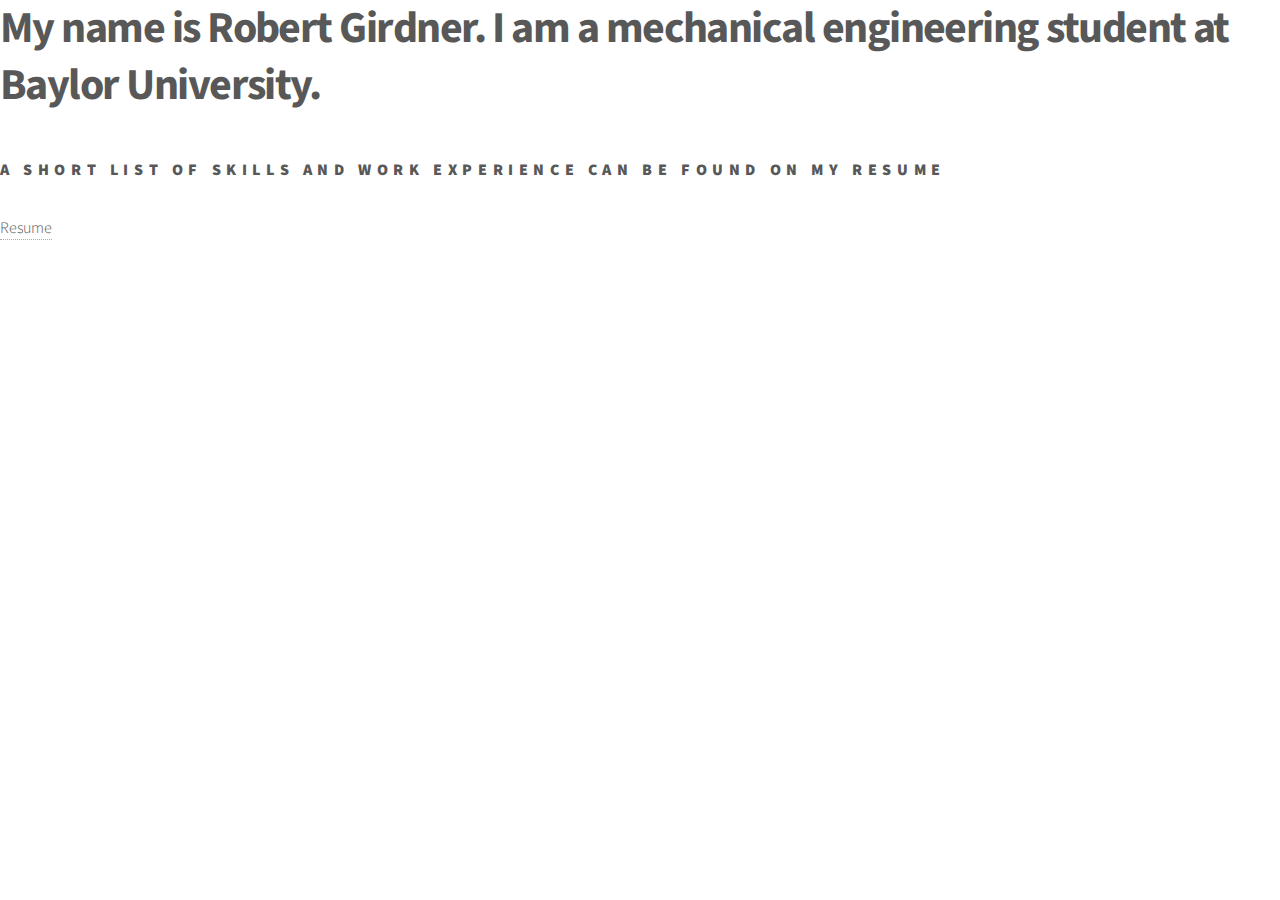
==== index.html @ 806cdbab "Added css files and resume" ====
<!DOCTYPE HTML>
<head>
    <title>Robert Girdner</title>
		<meta charset="utf-8" />
		<meta name="viewport" content="width=device-width, initial-scale=1, user-scalable=no" />
		<link rel="stylesheet" href="assets/css/main.css" />
		<noscript><link rel="stylesheet" href="assets/css/noscript.css" /></noscript>
</head>

<body>
  <h1>My name is Robert Girdner. I am a mechanical engineering student at Baylor University.</h1>
  <h3>A short list of skills and work experience can be found on my Resume</h3>
  <a href="Resume and Cover Letter - Polyglass.docx" target="_blank">Resume</a>
</body>
---- assets/css/main.css ----
@import url(font-awesome.min.css);
@import url("https://fonts.googleapis.com/css?family=Source+Sans+Pro:300,700,900");

/*
	Phantom by HTML5 UP
	html5up.net | @ajlkn
	Free for personal and commercial use under the CCA 3.0 license (html5up.net/license)
*/

html, body, div, span, applet, object,
iframe, h1, h2, h3, h4, h5, h6, p, blockquote,
pre, a, abbr, acronym, address, big, cite,
code, del, dfn, em, img, ins, kbd, q, s, samp,
small, strike, strong, sub, sup, tt, var, b,
u, i, center, dl, dt, dd, ol, ul, li, fieldset,
form, label, legend, table, caption, tbody,
tfoot, thead, tr, th, td, article, aside,
canvas, details, embed, figure, figcaption,
footer, header, hgroup, menu, nav, output, ruby,
section, summary, time, mark, audio, video {
	margin: 0;
	padding: 0;
	border: 0;
	font-size: 100%;
	font: inherit;
	vertical-align: baseline;}

article, aside, details, figcaption, figure,
footer, header, hgroup, menu, nav, section {
	display: block;}

body {
	line-height: 1;
}

ol, ul {
	list-style: none;
}

blockquote, q {
	quotes: none;
}

	blockquote:before, blockquote:after, q:before, q:after {
		content: '';
		content: none;
	}

table {
	border-collapse: collapse;
	border-spacing: 0;
}

body {
	-webkit-text-size-adjust: none;
}

mark {
	background-color: transparent;
	color: inherit;
}

input::-moz-focus-inner {
	border: 0;
	padding: 0;
}

input, select, textarea {
	-moz-appearance: none;
	-webkit-appearance: none;
	-ms-appearance: none;
	appearance: none;
}

/* Basic */

	@-ms-viewport {
		width: device-width;
	}

	body {
		-ms-overflow-style: scrollbar;
	}

	@media screen and (max-width: 480px) {

		html, body {
			min-width: 320px;
		}

	}

	html {
		box-sizing: border-box;
	}

	*, *:before, *:after {
		box-sizing: inherit;
	}

	body {
		background: #ffffff;
	}

		body.is-preload *, body.is-preload *:before, body.is-preload *:after {
			-moz-animation: none !important;
			-webkit-animation: none !important;
			-ms-animation: none !important;
			animation: none !important;
			-moz-transition: none !important;
			-webkit-transition: none !important;
			-ms-transition: none !important;
			transition: none !important;
		}

/* Type */

	body, input, select, textarea {
		color: #585858;
		font-family: "Source Sans Pro", Helvetica, sans-serif;
		font-size: 16pt;
		font-weight: 300;
		line-height: 1.75;
	}

		@media screen and (max-width: 1680px) {

			body, input, select, textarea {
				font-size: 14pt;
			}

		}

		@media screen and (max-width: 1280px) {

			body, input, select, textarea {
				font-size: 12pt;
			}

		}

	a {
		-moz-transition: border-bottom-color 0.2s ease, color 0.2s ease;
		-webkit-transition: border-bottom-color 0.2s ease, color 0.2s ease;
		-ms-transition: border-bottom-color 0.2s ease, color 0.2s ease;
		transition: border-bottom-color 0.2s ease, color 0.2s ease;
		text-decoration: none;
		color: #585858;
		border-bottom: dotted 1px rgba(88, 88, 88, 0.5);
	}

		a:hover {
			border-bottom-color: transparent;
			color: #f2849e !important;
		}

	strong, b {
		font-weight: 900;
	}

	em, i {
		font-style: italic;
	}

	p {
		margin: 0 0 2em 0;
	}

	h1 {
		font-size: 2.75em;
		font-weight: 700;
		line-height: 1.3;
		margin: 0 0 1em 0;
		letter-spacing: -0.035em;
	}

		h1 a {
			color: inherit;
		}

		@media screen and (max-width: 736px) {

			h1 {
				font-size: 2em;
				margin: 0 0 1em 0;
			}

		}

		@media screen and (max-width: 360px) {

			h1 {
				font-size: 1.75em;
			}

		}

	h2, h3, h4, h5, h6 {
		font-weight: 900;
		line-height: 1.5;
		margin: 0 0 2em 0;
		text-transform: uppercase;
		letter-spacing: 0.35em;
	}

		h2 a, h3 a, h4 a, h5 a, h6 a {
			color: inherit;
		}

	h2 {
		font-size: 1.1em;
	}

	h3 {
		font-size: 1em;
	}

	h4 {
		font-size: 0.8em;
	}

	h5 {
		font-size: 0.8em;
	}

	h6 {
		font-size: 0.8em;
	}

	@media screen and (max-width: 980px) {

		h1 br, h2 br, h3 br, h4 br, h5 br, h6 br {
			display: none;
		}

	}

	@media screen and (max-width: 736px) {

		h2 {
			font-size: 1em;
		}

		h3 {
			font-size: 0.8em;
		}

	}

	sub {
		font-size: 0.8em;
		position: relative;
		top: 0.5em;
	}

	sup {
		font-size: 0.8em;
		position: relative;
		top: -0.5em;
	}

	blockquote {
		border-left: solid 4px #c9c9c9;
		font-style: italic;
		margin: 0 0 2em 0;
		padding: 0.5em 0 0.5em 2em;
	}

	code {
		background: rgba(144, 144, 144, 0.075);
		border-radius: 4px;
		border: solid 1px #c9c9c9;
		font-family: "Courier New", monospace;
		font-size: 0.9em;
		margin: 0 0.25em;
		padding: 0.25em 0.65em;
	}

	pre {
		-webkit-overflow-scrolling: touch;
		font-family: "Courier New", monospace;
		font-size: 0.9em;
		margin: 0 0 2em 0;
	}

		pre code {
			display: block;
			line-height: 1.75;
			padding: 1em 1.5em;
			overflow-x: auto;
		}

	hr {
		border: 0;
		border-bottom: solid 1px #c9c9c9;
		margin: 2em 0;
	}

		hr.major {
			margin: 3em 0;
		}

	.align-left {
		text-align: left;
	}

	.align-center {
		text-align: center;
	}

	.align-right {
		text-align: right;
	}

/* Row */

	.row {
		display: flex;
		flex-wrap: wrap;
		box-sizing: border-box;
		align-items: stretch;
	}

		.row > * {
			box-sizing: border-box;
		}

		.row.gtr-uniform > * > :last-child {
			margin-bottom: 0;
		}

		.row.aln-left {
			justify-content: flex-start;
		}

		.row.aln-center {
			justify-content: center;
		}

		.row.aln-right {
			justify-content: flex-end;
		}

		.row.aln-top {
			align-items: flex-start;
		}

		.row.aln-middle {
			align-items: center;
		}

		.row.aln-bottom {
			align-items: flex-end;
		}

		.row > .imp {
			order: -1;
		}

		.row > .col-1 {
			width: 8.3333333333%;
		}

		.row > .off-1 {
			margin-left: 8.3333333333%;
		}

		.row > .col-2 {
			width: 16.6666666667%;
		}

		.row > .off-2 {
			margin-left: 16.6666666667%;
		}

		.row > .col-3 {
			width: 25%;
		}

		.row > .off-3 {
			margin-left: 25%;
		}

		.row > .col-4 {
			width: 33.3333333333%;
		}

		.row > .off-4 {
			margin-left: 33.3333333333%;
		}

		.row > .col-5 {
			width: 41.6666666667%;
		}

		.row > .off-5 {
			margin-left: 41.6666666667%;
		}

		.row > .col-6 {
			width: 50%;
		}

		.row > .off-6 {
			margin-left: 50%;
		}

		.row > .col-7 {
			width: 58.3333333333%;
		}

		.row > .off-7 {
			margin-left: 58.3333333333%;
		}

		.row > .col-8 {
			width: 66.6666666667%;
		}

		.row > .off-8 {
			margin-left: 66.6666666667%;
		}

		.row > .col-9 {
			width: 75%;
		}

		.row > .off-9 {
			margin-left: 75%;
		}

		.row > .col-10 {
			width: 83.3333333333%;
		}

		.row > .off-10 {
			margin-left: 83.3333333333%;
		}

		.row > .col-11 {
			width: 91.6666666667%;
		}

		.row > .off-11 {
			margin-left: 91.6666666667%;
		}

		.row > .col-12 {
			width: 100%;
		}

		.row > .off-12 {
			margin-left: 100%;
		}

		.row.gtr-0 {
			margin-top: 0;
			margin-left: 0em;
		}

			.row.gtr-0 > * {
				padding: 0 0 0 0em;
			}

			.row.gtr-0.gtr-uniform {
				margin-top: 0em;
			}

				.row.gtr-0.gtr-uniform > * {
					padding-top: 0em;
				}

		.row.gtr-25 {
			margin-top: 0;
			margin-left: -0.5em;
		}

			.row.gtr-25 > * {
				padding: 0 0 0 0.5em;
			}

			.row.gtr-25.gtr-uniform {
				margin-top: -0.5em;
			}

				.row.gtr-25.gtr-uniform > * {
					padding-top: 0.5em;
				}

		.row.gtr-50 {
			margin-top: 0;
			margin-left: -1em;
		}

			.row.gtr-50 > * {
				padding: 0 0 0 1em;
			}

			.row.gtr-50.gtr-uniform {
				margin-top: -1em;
			}

				.row.gtr-50.gtr-uniform > * {
					padding-top: 1em;
				}

		.row {
			margin-top: 0;
			margin-left: -2em;
		}

			.row > * {
				padding: 0 0 0 2em;
			}

			.row.gtr-uniform {
				margin-top: -2em;
			}

				.row.gtr-uniform > * {
					padding-top: 2em;
				}

		.row.gtr-150 {
			margin-top: 0;
			margin-left: -3em;
		}

			.row.gtr-150 > * {
				padding: 0 0 0 3em;
			}

			.row.gtr-150.gtr-uniform {
				margin-top: -3em;
			}

				.row.gtr-150.gtr-uniform > * {
					padding-top: 3em;
				}

		.row.gtr-200 {
			margin-top: 0;
			margin-left: -4em;
		}

			.row.gtr-200 > * {
				padding: 0 0 0 4em;
			}

			.row.gtr-200.gtr-uniform {
				margin-top: -4em;
			}

				.row.gtr-200.gtr-uniform > * {
					padding-top: 4em;
				}

		@media screen and (max-width: 1680px) {

			.row {
				display: flex;
				flex-wrap: wrap;
				box-sizing: border-box;
				align-items: stretch;
			}

				.row > * {
					box-sizing: border-box;
				}

				.row.gtr-uniform > * > :last-child {
					margin-bottom: 0;
				}

				.row.aln-left {
					justify-content: flex-start;
				}

				.row.aln-center {
					justify-content: center;
				}

				.row.aln-right {
					justify-content: flex-end;
				}

				.row.aln-top {
					align-items: flex-start;
				}

				.row.aln-middle {
					align-items: center;
				}

				.row.aln-bottom {
					align-items: flex-end;
				}

				.row > .imp-xlarge {
					order: -1;
				}

				.row > .col-1-xlarge {
					width: 8.3333333333%;
				}

				.row > .off-1-xlarge {
					margin-left: 8.3333333333%;
				}

				.row > .col-2-xlarge {
					width: 16.6666666667%;
				}

				.row > .off-2-xlarge {
					margin-left: 16.6666666667%;
				}

				.row > .col-3-xlarge {
					width: 25%;
				}

				.row > .off-3-xlarge {
					margin-left: 25%;
				}

				.row > .col-4-xlarge {
					width: 33.3333333333%;
				}

				.row > .off-4-xlarge {
					margin-left: 33.3333333333%;
				}

				.row > .col-5-xlarge {
					width: 41.6666666667%;
				}

				.row > .off-5-xlarge {
					margin-left: 41.6666666667%;
				}

				.row > .col-6-xlarge {
					width: 50%;
				}

				.row > .off-6-xlarge {
					margin-left: 50%;
				}

				.row > .col-7-xlarge {
					width: 58.3333333333%;
				}

				.row > .off-7-xlarge {
					margin-left: 58.3333333333%;
				}

				.row > .col-8-xlarge {
					width: 66.6666666667%;
				}

				.row > .off-8-xlarge {
					margin-left: 66.6666666667%;
				}

				.row > .col-9-xlarge {
					width: 75%;
				}

				.row > .off-9-xlarge {
					margin-left: 75%;
				}

				.row > .col-10-xlarge {
					width: 83.3333333333%;
				}

				.row > .off-10-xlarge {
					margin-left: 83.3333333333%;
				}

				.row > .col-11-xlarge {
					width: 91.6666666667%;
				}

				.row > .off-11-xlarge {
					margin-left: 91.6666666667%;
				}

				.row > .col-12-xlarge {
					width: 100%;
				}

				.row > .off-12-xlarge {
					margin-left: 100%;
				}

				.row.gtr-0 {
					margin-top: 0;
					margin-left: 0em;
				}

					.row.gtr-0 > * {
						padding: 0 0 0 0em;
					}

					.row.gtr-0.gtr-uniform {
						margin-top: 0em;
					}

						.row.gtr-0.gtr-uniform > * {
							padding-top: 0em;
						}

				.row.gtr-25 {
					margin-top: 0;
					margin-left: -0.5em;
				}

					.row.gtr-25 > * {
						padding: 0 0 0 0.5em;
					}

					.row.gtr-25.gtr-uniform {
						margin-top: -0.5em;
					}

						.row.gtr-25.gtr-uniform > * {
							padding-top: 0.5em;
						}

				.row.gtr-50 {
					margin-top: 0;
					margin-left: -1em;
				}

					.row.gtr-50 > * {
						padding: 0 0 0 1em;
					}

					.row.gtr-50.gtr-uniform {
						margin-top: -1em;
					}

						.row.gtr-50.gtr-uniform > * {
							padding-top: 1em;
						}

				.row {
					margin-top: 0;
					margin-left: -2em;
				}

					.row > * {
						padding: 0 0 0 2em;
					}

					.row.gtr-uniform {
						margin-top: -2em;
					}

						.row.gtr-uniform > * {
							padding-top: 2em;
						}

				.row.gtr-150 {
					margin-top: 0;
					margin-left: -3em;
				}

					.row.gtr-150 > * {
						padding: 0 0 0 3em;
					}

					.row.gtr-150.gtr-uniform {
						margin-top: -3em;
					}

						.row.gtr-150.gtr-uniform > * {
							padding-top: 3em;
						}

				.row.gtr-200 {
					margin-top: 0;
					margin-left: -4em;
				}

					.row.gtr-200 > * {
						padding: 0 0 0 4em;
					}

					.row.gtr-200.gtr-uniform {
						margin-top: -4em;
					}

						.row.gtr-200.gtr-uniform > * {
							padding-top: 4em;
						}

		}

		@media screen and (max-width: 1280px) {

			.row {
				display: flex;
				flex-wrap: wrap;
				box-sizing: border-box;
				align-items: stretch;
			}

				.row > * {
					box-sizing: border-box;
				}

				.row.gtr-uniform > * > :last-child {
					margin-bottom: 0;
				}

				.row.aln-left {
					justify-content: flex-start;
				}

				.row.aln-center {
					justify-content: center;
				}

				.row.aln-right {
					justify-content: flex-end;
				}

				.row.aln-top {
					align-items: flex-start;
				}

				.row.aln-middle {
					align-items: center;
				}

				.row.aln-bottom {
					align-items: flex-end;
				}

				.row > .imp-large {
					order: -1;
				}

				.row > .col-1-large {
					width: 8.3333333333%;
				}

				.row > .off-1-large {
					margin-left: 8.3333333333%;
				}

				.row > .col-2-large {
					width: 16.6666666667%;
				}

				.row > .off-2-large {
					margin-left: 16.6666666667%;
				}

				.row > .col-3-large {
					width: 25%;
				}

				.row > .off-3-large {
					margin-left: 25%;
				}

				.row > .col-4-large {
					width: 33.3333333333%;
				}

				.row > .off-4-large {
					margin-left: 33.3333333333%;
				}

				.row > .col-5-large {
					width: 41.6666666667%;
				}

				.row > .off-5-large {
					margin-left: 41.6666666667%;
				}

				.row > .col-6-large {
					width: 50%;
				}

				.row > .off-6-large {
					margin-left: 50%;
				}

				.row > .col-7-large {
					width: 58.3333333333%;
				}

				.row > .off-7-large {
					margin-left: 58.3333333333%;
				}

				.row > .col-8-large {
					width: 66.6666666667%;
				}

				.row > .off-8-large {
					margin-left: 66.6666666667%;
				}

				.row > .col-9-large {
					width: 75%;
				}

				.row > .off-9-large {
					margin-left: 75%;
				}

				.row > .col-10-large {
					width: 83.3333333333%;
				}

				.row > .off-10-large {
					margin-left: 83.3333333333%;
				}

				.row > .col-11-large {
					width: 91.6666666667%;
				}

				.row > .off-11-large {
					margin-left: 91.6666666667%;
				}

				.row > .col-12-large {
					width: 100%;
				}

				.row > .off-12-large {
					margin-left: 100%;
				}

				.row.gtr-0 {
					margin-top: 0;
					margin-left: 0em;
				}

					.row.gtr-0 > * {
						padding: 0 0 0 0em;
					}

					.row.gtr-0.gtr-uniform {
						margin-top: 0em;
					}

						.row.gtr-0.gtr-uniform > * {
							padding-top: 0em;
						}

				.row.gtr-25 {
					margin-top: 0;
					margin-left: -0.5em;
				}

					.row.gtr-25 > * {
						padding: 0 0 0 0.5em;
					}

					.row.gtr-25.gtr-uniform {
						margin-top: -0.5em;
					}

						.row.gtr-25.gtr-uniform > * {
							padding-top: 0.5em;
						}

				.row.gtr-50 {
					margin-top: 0;
					margin-left: -1em;
				}

					.row.gtr-50 > * {
						padding: 0 0 0 1em;
					}

					.row.gtr-50.gtr-uniform {
						margin-top: -1em;
					}

						.row.gtr-50.gtr-uniform > * {
							padding-top: 1em;
						}

				.row {
					margin-top: 0;
					margin-left: -2em;
				}

					.row > * {
						padding: 0 0 0 2em;
					}

					.row.gtr-uniform {
						margin-top: -2em;
					}

						.row.gtr-uniform > * {
							padding-top: 2em;
						}

				.row.gtr-150 {
					margin-top: 0;
					margin-left: -3em;
				}

					.row.gtr-150 > * {
						padding: 0 0 0 3em;
					}

					.row.gtr-150.gtr-uniform {
						margin-top: -3em;
					}

						.row.gtr-150.gtr-uniform > * {
							padding-top: 3em;
						}

				.row.gtr-200 {
					margin-top: 0;
					margin-left: -4em;
				}

					.row.gtr-200 > * {
						padding: 0 0 0 4em;
					}

					.row.gtr-200.gtr-uniform {
						margin-top: -4em;
					}

						.row.gtr-200.gtr-uniform > * {
							padding-top: 4em;
						}

		}

		@media screen and (max-width: 980px) {

			.row {
				display: flex;
				flex-wrap: wrap;
				box-sizing: border-box;
				align-items: stretch;
			}

				.row > * {
					box-sizing: border-box;
				}

				.row.gtr-uniform > * > :last-child {
					margin-bottom: 0;
				}

				.row.aln-left {
					justify-content: flex-start;
				}

				.row.aln-center {
					justify-content: center;
				}

				.row.aln-right {
					justify-content: flex-end;
				}

				.row.aln-top {
					align-items: flex-start;
				}

				.row.aln-middle {
					align-items: center;
				}

				.row.aln-bottom {
					align-items: flex-end;
				}

				.row > .imp-medium {
					order: -1;
				}

				.row > .col-1-medium {
					width: 8.3333333333%;
				}

				.row > .off-1-medium {
					margin-left: 8.3333333333%;
				}

				.row > .col-2-medium {
					width: 16.6666666667%;
				}

				.row > .off-2-medium {
					margin-left: 16.6666666667%;
				}

				.row > .col-3-medium {
					width: 25%;
				}

				.row > .off-3-medium {
					margin-left: 25%;
				}

				.row > .col-4-medium {
					width: 33.3333333333%;
				}

				.row > .off-4-medium {
					margin-left: 33.3333333333%;
				}

				.row > .col-5-medium {
					width: 41.6666666667%;
				}

				.row > .off-5-medium {
					margin-left: 41.6666666667%;
				}

				.row > .col-6-medium {
					width: 50%;
				}

				.row > .off-6-medium {
					margin-left: 50%;
				}

				.row > .col-7-medium {
					width: 58.3333333333%;
				}

				.row > .off-7-medium {
					margin-left: 58.3333333333%;
				}

				.row > .col-8-medium {
					width: 66.6666666667%;
				}

				.row > .off-8-medium {
					margin-left: 66.6666666667%;
				}

				.row > .col-9-medium {
					width: 75%;
				}

				.row > .off-9-medium {
					margin-left: 75%;
				}

				.row > .col-10-medium {
					width: 83.3333333333%;
				}

				.row > .off-10-medium {
					margin-left: 83.3333333333%;
				}

				.row > .col-11-medium {
					width: 91.6666666667%;
				}

				.row > .off-11-medium {
					margin-left: 91.6666666667%;
				}

				.row > .col-12-medium {
					width: 100%;
				}

				.row > .off-12-medium {
					margin-left: 100%;
				}

				.row.gtr-0 {
					margin-top: 0;
					margin-left: 0em;
				}

					.row.gtr-0 > * {
						padding: 0 0 0 0em;
					}

					.row.gtr-0.gtr-uniform {
						margin-top: 0em;
					}

						.row.gtr-0.gtr-uniform > * {
							padding-top: 0em;
						}

				.row.gtr-25 {
					margin-top: 0;
					margin-left: -0.375em;
				}

					.row.gtr-25 > * {
						padding: 0 0 0 0.375em;
					}

					.row.gtr-25.gtr-uniform {
						margin-top: -0.375em;
					}

						.row.gtr-25.gtr-uniform > * {
							padding-top: 0.375em;
						}

				.row.gtr-50 {
					margin-top: 0;
					margin-left: -0.75em;
				}

					.row.gtr-50 > * {
						padding: 0 0 0 0.75em;
					}

					.row.gtr-50.gtr-uniform {
						margin-top: -0.75em;
					}

						.row.gtr-50.gtr-uniform > * {
							padding-top: 0.75em;
						}

				.row {
					margin-top: 0;
					margin-left: -1.5em;
				}

					.row > * {
						padding: 0 0 0 1.5em;
					}

					.row.gtr-uniform {
						margin-top: -1.5em;
					}

						.row.gtr-uniform > * {
							padding-top: 1.5em;
						}

				.row.gtr-150 {
					margin-top: 0;
					margin-left: -2.25em;
				}

					.row.gtr-150 > * {
						padding: 0 0 0 2.25em;
					}

					.row.gtr-150.gtr-uniform {
						margin-top: -2.25em;
					}

						.row.gtr-150.gtr-uniform > * {
							padding-top: 2.25em;
						}

				.row.gtr-200 {
					margin-top: 0;
					margin-left: -3em;
				}

					.row.gtr-200 > * {
						padding: 0 0 0 3em;
					}

					.row.gtr-200.gtr-uniform {
						margin-top: -3em;
					}

						.row.gtr-200.gtr-uniform > * {
							padding-top: 3em;
						}

		}

		@media screen and (max-width: 736px) {

			.row {
				display: flex;
				flex-wrap: wrap;
				box-sizing: border-box;
				align-items: stretch;
			}

				.row > * {
					box-sizing: border-box;
				}

				.row.gtr-uniform > * > :last-child {
					margin-bottom: 0;
				}

				.row.aln-left {
					justify-content: flex-start;
				}

				.row.aln-center {
					justify-content: center;
				}

				.row.aln-right {
					justify-content: flex-end;
				}

				.row.aln-top {
					align-items: flex-start;
				}

				.row.aln-middle {
					align-items: center;
				}

				.row.aln-bottom {
					align-items: flex-end;
				}

				.row > .imp-small {
					order: -1;
				}

				.row > .col-1-small {
					width: 8.3333333333%;
				}

				.row > .off-1-small {
					margin-left: 8.3333333333%;
				}

				.row > .col-2-small {
					width: 16.6666666667%;
				}

				.row > .off-2-small {
					margin-left: 16.6666666667%;
				}

				.row > .col-3-small {
					width: 25%;
				}

				.row > .off-3-small {
					margin-left: 25%;
				}

				.row > .col-4-small {
					width: 33.3333333333%;
				}

				.row > .off-4-small {
					margin-left: 33.3333333333%;
				}

				.row > .col-5-small {
					width: 41.6666666667%;
				}

				.row > .off-5-small {
					margin-left: 41.6666666667%;
				}

				.row > .col-6-small {
					width: 50%;
				}

				.row > .off-6-small {
					margin-left: 50%;
				}

				.row > .col-7-small {
					width: 58.3333333333%;
				}

				.row > .off-7-small {
					margin-left: 58.3333333333%;
				}

				.row > .col-8-small {
					width: 66.6666666667%;
				}

				.row > .off-8-small {
					margin-left: 66.6666666667%;
				}

				.row > .col-9-small {
					width: 75%;
				}

				.row > .off-9-small {
					margin-left: 75%;
				}

				.row > .col-10-small {
					width: 83.3333333333%;
				}

				.row > .off-10-small {
					margin-left: 83.3333333333%;
				}

				.row > .col-11-small {
					width: 91.6666666667%;
				}

				.row > .off-11-small {
					margin-left: 91.6666666667%;
				}

				.row > .col-12-small {
					width: 100%;
				}

				.row > .off-12-small {
					margin-left: 100%;
				}

				.row.gtr-0 {
					margin-top: 0;
					margin-left: 0em;
				}

					.row.gtr-0 > * {
						padding: 0 0 0 0em;
					}

					.row.gtr-0.gtr-uniform {
						margin-top: 0em;
					}

						.row.gtr-0.gtr-uniform > * {
							padding-top: 0em;
						}

				.row.gtr-25 {
					margin-top: 0;
					margin-left: -0.25em;
				}

					.row.gtr-25 > * {
						padding: 0 0 0 0.25em;
					}

					.row.gtr-25.gtr-uniform {
						margin-top: -0.25em;
					}

						.row.gtr-25.gtr-uniform > * {
							padding-top: 0.25em;
						}

				.row.gtr-50 {
					margin-top: 0;
					margin-left: -0.5em;
				}

					.row.gtr-50 > * {
						padding: 0 0 0 0.5em;
					}

					.row.gtr-50.gtr-uniform {
						margin-top: -0.5em;
					}

						.row.gtr-50.gtr-uniform > * {
							padding-top: 0.5em;
						}

				.row {
					margin-top: 0;
					margin-left: -1em;
				}

					.row > * {
						padding: 0 0 0 1em;
					}

					.row.gtr-uniform {
						margin-top: -1em;
					}

						.row.gtr-uniform > * {
							padding-top: 1em;
						}

				.row.gtr-150 {
					margin-top: 0;
					margin-left: -1.5em;
				}

					.row.gtr-150 > * {
						padding: 0 0 0 1.5em;
					}

					.row.gtr-150.gtr-uniform {
						margin-top: -1.5em;
					}

						.row.gtr-150.gtr-uniform > * {
							padding-top: 1.5em;
						}

				.row.gtr-200 {
					margin-top: 0;
					margin-left: -2em;
				}

					.row.gtr-200 > * {
						padding: 0 0 0 2em;
					}

					.row.gtr-200.gtr-uniform {
						margin-top: -2em;
					}

						.row.gtr-200.gtr-uniform > * {
							padding-top: 2em;
						}

		}

		@media screen and (max-width: 480px) {

			.row {
				display: flex;
				flex-wrap: wrap;
				box-sizing: border-box;
				align-items: stretch;
			}

				.row > * {
					box-sizing: border-box;
				}

				.row.gtr-uniform > * > :last-child {
					margin-bottom: 0;
				}

				.row.aln-left {
					justify-content: flex-start;
				}

				.row.aln-center {
					justify-content: center;
				}

				.row.aln-right {
					justify-content: flex-end;
				}

				.row.aln-top {
					align-items: flex-start;
				}

				.row.aln-middle {
					align-items: center;
				}

				.row.aln-bottom {
					align-items: flex-end;
				}

				.row > .imp-xsmall {
					order: -1;
				}

				.row > .col-1-xsmall {
					width: 8.3333333333%;
				}

				.row > .off-1-xsmall {
					margin-left: 8.3333333333%;
				}

				.row > .col-2-xsmall {
					width: 16.6666666667%;
				}

				.row > .off-2-xsmall {
					margin-left: 16.6666666667%;
				}

				.row > .col-3-xsmall {
					width: 25%;
				}

				.row > .off-3-xsmall {
					margin-left: 25%;
				}

				.row > .col-4-xsmall {
					width: 33.3333333333%;
				}

				.row > .off-4-xsmall {
					margin-left: 33.3333333333%;
				}

				.row > .col-5-xsmall {
					width: 41.6666666667%;
				}

				.row > .off-5-xsmall {
					margin-left: 41.6666666667%;
				}

				.row > .col-6-xsmall {
					width: 50%;
				}

				.row > .off-6-xsmall {
					margin-left: 50%;
				}

				.row > .col-7-xsmall {
					width: 58.3333333333%;
				}

				.row > .off-7-xsmall {
					margin-left: 58.3333333333%;
				}

				.row > .col-8-xsmall {
					width: 66.6666666667%;
				}

				.row > .off-8-xsmall {
					margin-left: 66.6666666667%;
				}

				.row > .col-9-xsmall {
					width: 75%;
				}

				.row > .off-9-xsmall {
					margin-left: 75%;
				}

				.row > .col-10-xsmall {
					width: 83.3333333333%;
				}

				.row > .off-10-xsmall {
					margin-left: 83.3333333333%;
				}

				.row > .col-11-xsmall {
					width: 91.6666666667%;
				}

				.row > .off-11-xsmall {
					margin-left: 91.6666666667%;
				}

				.row > .col-12-xsmall {
					width: 100%;
				}

				.row > .off-12-xsmall {
					margin-left: 100%;
				}

				.row.gtr-0 {
					margin-top: 0;
					margin-left: 0em;
				}

					.row.gtr-0 > * {
						padding: 0 0 0 0em;
					}

					.row.gtr-0.gtr-uniform {
						margin-top: 0em;
					}

						.row.gtr-0.gtr-uniform > * {
							padding-top: 0em;
						}

				.row.gtr-25 {
					margin-top: 0;
					margin-left: -0.25em;
				}

					.row.gtr-25 > * {
						padding: 0 0 0 0.25em;
					}

					.row.gtr-25.gtr-uniform {
						margin-top: -0.25em;
					}

						.row.gtr-25.gtr-uniform > * {
							padding-top: 0.25em;
						}

				.row.gtr-50 {
					margin-top: 0;
					margin-left: -0.5em;
				}

					.row.gtr-50 > * {
						padding: 0 0 0 0.5em;
					}

					.row.gtr-50.gtr-uniform {
						margin-top: -0.5em;
					}

						.row.gtr-50.gtr-uniform > * {
							padding-top: 0.5em;
						}

				.row {
					margin-top: 0;
					margin-left: -1em;
				}

					.row > * {
						padding: 0 0 0 1em;
					}

					.row.gtr-uniform {
						margin-top: -1em;
					}

						.row.gtr-uniform > * {
							padding-top: 1em;
						}

				.row.gtr-150 {
					margin-top: 0;
					margin-left: -1.5em;
				}

					.row.gtr-150 > * {
						padding: 0 0 0 1.5em;
					}

					.row.gtr-150.gtr-uniform {
						margin-top: -1.5em;
					}

						.row.gtr-150.gtr-uniform > * {
							padding-top: 1.5em;
						}

				.row.gtr-200 {
					margin-top: 0;
					margin-left: -2em;
				}

					.row.gtr-200 > * {
						padding: 0 0 0 2em;
					}

					.row.gtr-200.gtr-uniform {
						margin-top: -2em;
					}

						.row.gtr-200.gtr-uniform > * {
							padding-top: 2em;
						}

		}

/* Section/Article */

	section.special, article.special {
		text-align: center;
	}

	header p {
		margin-top: -1em;
	}

	@media screen and (max-width: 736px) {

		header p {
			margin-top: 0;
		}

	}

/* Icon */

	.icon {
		text-decoration: none;
		border-bottom: none;
		position: relative;
	}

		.icon:before {
			-moz-osx-font-smoothing: grayscale;
			-webkit-font-smoothing: antialiased;
			font-family: FontAwesome;
			font-style: normal;
			font-weight: normal;
			text-transform: none !important;
		}

		.icon > .label {
			display: none;
		}

		.icon.style2 {
			-moz-transition: background-color 0.2s ease-in-out, color 0.2s ease-in-out, border-color 0.2s ease-in-out;
			-webkit-transition: background-color 0.2s ease-in-out, color 0.2s ease-in-out, border-color 0.2s ease-in-out;
			-ms-transition: background-color 0.2s ease-in-out, color 0.2s ease-in-out, border-color 0.2s ease-in-out;
			transition: background-color 0.2s ease-in-out, color 0.2s ease-in-out, border-color 0.2s ease-in-out;
			background-color: transparent;
			border: solid 1px #c9c9c9;
			border-radius: 4px;
			width: 2.65em;
			height: 2.65em;
			display: inline-block;
			text-align: center;
			line-height: 2.65em;
			color: inherit;
		}

			.icon.style2:before {
				font-size: 1.1em;
			}

			.icon.style2:hover {
				color: #f2849e;
				border-color: #f2849e;
			}

			.icon.style2:active {
				background-color: rgba(242, 132, 158, 0.1);
			}

/* List */

	ol {
		list-style: decimal;
		margin: 0 0 2em 0;
		padding-left: 1.25em;
	}

		ol li {
			padding-left: 0.25em;
		}

	ul {
		list-style: disc;
		margin: 0 0 2em 0;
		padding-left: 1em;
	}

		ul li {
			padding-left: 0.5em;
		}

		ul.alt {
			list-style: none;
			padding-left: 0;
		}

			ul.alt li {
				border-top: solid 1px #c9c9c9;
				padding: 0.5em 0;
			}

				ul.alt li:first-child {
					border-top: 0;
					padding-top: 0;
				}

	dl {
		margin: 0 0 2em 0;
	}

		dl dt {
			display: block;
			font-weight: 900;
			margin: 0 0 1em 0;
		}

		dl dd {
			margin-left: 2em;
		}

/* Actions */

	ul.actions {
		display: -moz-flex;
		display: -webkit-flex;
		display: -ms-flex;
		display: flex;
		cursor: default;
		list-style: none;
		margin-left: -1em;
		padding-left: 0;
	}

		ul.actions li {
			padding: 0 0 0 1em;
			vertical-align: middle;
		}

		ul.actions.special {
			-moz-justify-content: center;
			-webkit-justify-content: center;
			-ms-justify-content: center;
			justify-content: center;
			width: 100%;
			margin-left: 0;
		}

			ul.actions.special li:first-child {
				padding-left: 0;
			}

		ul.actions.stacked {
			-moz-flex-direction: column;
			-webkit-flex-direction: column;
			-ms-flex-direction: column;
			flex-direction: column;
			margin-left: 0;
		}

			ul.actions.stacked li {
				padding: 1.3em 0 0 0;
			}

				ul.actions.stacked li:first-child {
					padding-top: 0;
				}

		ul.actions.fit {
			width: calc(100% + 1em);
		}

			ul.actions.fit li {
				-moz-flex-grow: 1;
				-webkit-flex-grow: 1;
				-ms-flex-grow: 1;
				flex-grow: 1;
				-moz-flex-shrink: 1;
				-webkit-flex-shrink: 1;
				-ms-flex-shrink: 1;
				flex-shrink: 1;
				width: 100%;
			}

				ul.actions.fit li > * {
					width: 100%;
				}

			ul.actions.fit.stacked {
				width: 100%;
			}

		@media screen and (max-width: 480px) {

			ul.actions:not(.fixed) {
				-moz-flex-direction: column;
				-webkit-flex-direction: column;
				-ms-flex-direction: column;
				flex-direction: column;
				margin-left: 0;
				width: 100% !important;
			}

				ul.actions:not(.fixed) li {
					-moz-flex-grow: 1;
					-webkit-flex-grow: 1;
					-ms-flex-grow: 1;
					flex-grow: 1;
					-moz-flex-shrink: 1;
					-webkit-flex-shrink: 1;
					-ms-flex-shrink: 1;
					flex-shrink: 1;
					padding: 1em 0 0 0;
					text-align: center;
					width: 100%;
				}

					ul.actions:not(.fixed) li > * {
						width: 100%;
					}

					ul.actions:not(.fixed) li:first-child {
						padding-top: 0;
					}

					ul.actions:not(.fixed) li input[type="submit"],
					ul.actions:not(.fixed) li input[type="reset"],
					ul.actions:not(.fixed) li input[type="button"],
					ul.actions:not(.fixed) li button,
					ul.actions:not(.fixed) li .button {
						width: 100%;
					}

						ul.actions:not(.fixed) li input[type="submit"].icon:before,
						ul.actions:not(.fixed) li input[type="reset"].icon:before,
						ul.actions:not(.fixed) li input[type="button"].icon:before,
						ul.actions:not(.fixed) li button.icon:before,
						ul.actions:not(.fixed) li .button.icon:before {
							margin-left: -0.5rem;
						}

		}

/* Icons */

	ul.icons {
		cursor: default;
		list-style: none;
		padding-left: 0;
		margin: -1em 0 2em -1em;
	}

		ul.icons li {
			display: inline-block;
			padding: 1em 0 0 1em;
		}

/* Form */

	form {
		margin: 0 0 2em 0;
		overflow-x: hidden;
	}

		form > :last-child {
			margin-bottom: 0;
		}

		form > .fields {
			display: -moz-flex;
			display: -webkit-flex;
			display: -ms-flex;
			display: flex;
			-moz-flex-wrap: wrap;
			-webkit-flex-wrap: wrap;
			-ms-flex-wrap: wrap;
			flex-wrap: wrap;
			width: calc(100% + 3em);
			margin: -1.5em 0 2em -1.5em;
		}

			form > .fields > .field {
				-moz-flex-grow: 0;
				-webkit-flex-grow: 0;
				-ms-flex-grow: 0;
				flex-grow: 0;
				-moz-flex-shrink: 0;
				-webkit-flex-shrink: 0;
				-ms-flex-shrink: 0;
				flex-shrink: 0;
				padding: 1.5em 0 0 1.5em;
				width: calc(100% - 1.5em);
			}

				form > .fields > .field.half {
					width: calc(50% - 0.75em);
				}

				form > .fields > .field.third {
					width: calc(100%/3 - 0.5em);
				}

				form > .fields > .field.quarter {
					width: calc(25% - 0.375em);
				}

		@media screen and (max-width: 480px) {

			form > .fields {
				width: calc(100% + 3em);
				margin: -1.5em 0 2em -1.5em;
			}

				form > .fields > .field {
					padding: 1.5em 0 0 1.5em;
					width: calc(100% - 1.5em);
				}

					form > .fields > .field.half {
						width: calc(100% - 1.5em);
					}

					form > .fields > .field.third {
						width: calc(100% - 1.5em);
					}

					form > .fields > .field.quarter {
						width: calc(100% - 1.5em);
					}

		}

	label {
		display: block;
		font-size: 0.9em;
		font-weight: 900;
		margin: 0 0 1em 0;
	}

	input[type="text"],
	input[type="password"],
	input[type="email"],
	input[type="tel"],
	select,
	textarea {
		-moz-appearance: none;
		-webkit-appearance: none;
		-ms-appearance: none;
		appearance: none;
		background-color: transparent;
		border: none;
		border-radius: 0;
		border-bottom: solid 1px #c9c9c9;
		color: inherit;
		display: block;
		outline: 0;
		padding: 0;
		text-decoration: none;
		width: 100%;
	}

		input[type="text"]:invalid,
		input[type="password"]:invalid,
		input[type="email"]:invalid,
		input[type="tel"]:invalid,
		select:invalid,
		textarea:invalid {
			box-shadow: none;
		}

		input[type="text"]:focus,
		input[type="password"]:focus,
		input[type="email"]:focus,
		input[type="tel"]:focus,
		select:focus,
		textarea:focus {
			border-bottom-color: #f2849e;
			box-shadow: inset 0 -1px 0 0 #f2849e;
		}

	select {
		background-image: url("data:image/svg+xml;charset=utf8,%3Csvg xmlns='http://www.w3.org/2000/svg' width='40' height='40' preserveAspectRatio='none' viewBox='0 0 40 40'%3E%3Cpath d='M9.4,12.3l10.4,10.4l10.4-10.4c0.2-0.2,0.5-0.4,0.9-0.4c0.3,0,0.6,0.1,0.9,0.4l3.3,3.3c0.2,0.2,0.4,0.5,0.4,0.9 c0,0.4-0.1,0.6-0.4,0.9L20.7,31.9c-0.2,0.2-0.5,0.4-0.9,0.4c-0.3,0-0.6-0.1-0.9-0.4L4.3,17.3c-0.2-0.2-0.4-0.5-0.4-0.9 c0-0.4,0.1-0.6,0.4-0.9l3.3-3.3c0.2-0.2,0.5-0.4,0.9-0.4S9.1,12.1,9.4,12.3z' fill='%23c9c9c9' /%3E%3C/svg%3E");
		background-size: 1.25rem;
		background-repeat: no-repeat;
		background-position: calc(100% - 1rem) center;
		height: 3em;
		padding-right: 3em;
		text-overflow: ellipsis;
	}

		select option {
			background: #ffffff;
		}

		select:focus::-ms-value {
			background-color: transparent;
		}

		select::-ms-expand {
			display: none;
		}

	input[type="text"],
	input[type="password"],
	input[type="email"],
	select {
		height: 3em;
	}

	textarea {
		padding: 0;
		min-height: 3.75em;
	}

	input[type="checkbox"],
	input[type="radio"] {
		-moz-appearance: none;
		-webkit-appearance: none;
		-ms-appearance: none;
		appearance: none;
		display: block;
		float: left;
		margin-right: -2em;
		opacity: 0;
		width: 1em;
		z-index: -1;
	}

		input[type="checkbox"] + label,
		input[type="radio"] + label {
			text-decoration: none;
			color: #585858;
			cursor: pointer;
			display: inline-block;
			font-size: 1em;
			font-weight: 300;
			padding-left: 2.55em;
			padding-right: 0.75em;
			position: relative;
		}

			input[type="checkbox"] + label:before,
			input[type="radio"] + label:before {
				-moz-osx-font-smoothing: grayscale;
				-webkit-font-smoothing: antialiased;
				font-family: FontAwesome;
				font-style: normal;
				font-weight: normal;
				text-transform: none !important;
			}

			input[type="checkbox"] + label:before,
			input[type="radio"] + label:before {
				border-radius: 4px;
				border: solid 1px #c9c9c9;
				content: '';
				display: inline-block;
				height: 1.8em;
				left: 0;
				line-height: 1.725em;
				position: absolute;
				text-align: center;
				top: 0;
				width: 1.8em;
			}

		input[type="checkbox"]:checked + label:before,
		input[type="radio"]:checked + label:before {
			background: #585858;
			border-color: #585858;
			color: #ffffff;
			content: '\f00c';
		}

		input[type="checkbox"]:focus + label:before,
		input[type="radio"]:focus + label:before {
			border-color: #f2849e;
			box-shadow: 0 0 0 1px #f2849e;
		}

	input[type="checkbox"] + label:before {
		border-radius: 4px;
	}

	input[type="radio"] + label:before {
		border-radius: 100%;
	}

/* Box */

	.box {
		border-radius: 4px;
		border: solid 1px #c9c9c9;
		margin-bottom: 2em;
		padding: 1.5em;
	}

		.box > :last-child,
		.box > :last-child > :last-child,
		.box > :last-child > :last-child > :last-child {
			margin-bottom: 0;
		}

		.box.alt {
			border: 0;
			border-radius: 0;
			padding: 0;
		}

/* Image */

	.image {
		border-radius: 4px;
		border: 0;
		display: inline-block;
		position: relative;
	}

		.image img {
			border-radius: 4px;
			display: block;
		}

		.image.left, .image.right {
			max-width: 40%;
		}

			.image.left img, .image.right img {
				width: 100%;
			}

		.image.left {
			float: left;
			padding: 0 1.5em 1em 0;
			top: 0.25em;
		}

		.image.right {
			float: right;
			padding: 0 0 1em 1.5em;
			top: 0.25em;
		}

		.image.fit {
			display: block;
			margin: 0 0 2em 0;
			width: 100%;
		}

			.image.fit img {
				width: 100%;
			}

		.image.main {
			display: block;
			margin: 0 0 3em 0;
			width: 100%;
		}

			.image.main img {
				width: 100%;
			}

			@media screen and (max-width: 736px) {

				.image.main {
					margin: 0 0 2em 0;
				}

			}

/* Table */

	.table-wrapper {
		-webkit-overflow-scrolling: touch;
		overflow-x: auto;
	}

	table {
		margin: 0 0 2em 0;
		width: 100%;
	}

		table tbody tr {
			border: solid 1px #c9c9c9;
			border-left: 0;
			border-right: 0;
		}

			table tbody tr:nth-child(2n + 1) {
				background-color: rgba(144, 144, 144, 0.075);
			}

		table td {
			padding: 0.75em 0.75em;
		}

		table th {
			font-size: 0.9em;
			font-weight: 900;
			padding: 0 0.75em 0.75em 0.75em;
			text-align: left;
		}

		table thead {
			border-bottom: solid 2px #c9c9c9;
		}

		table tfoot {
			border-top: solid 2px #c9c9c9;
		}

		table.alt {
			border-collapse: separate;
		}

			table.alt tbody tr td {
				border: solid 1px #c9c9c9;
				border-left-width: 0;
				border-top-width: 0;
			}

				table.alt tbody tr td:first-child {
					border-left-width: 1px;
				}

			table.alt tbody tr:first-child td {
				border-top-width: 1px;
			}

			table.alt thead {
				border-bottom: 0;
			}

			table.alt tfoot {
				border-top: 0;
			}

/* Button */

	input[type="submit"],
	input[type="reset"],
	input[type="button"],
	button,
	.button {
		-moz-appearance: none;
		-webkit-appearance: none;
		-ms-appearance: none;
		appearance: none;
		-moz-transition: background-color 0.2s ease-in-out, color 0.2s ease-in-out, box-shadow 0.2s ease-in-out;
		-webkit-transition: background-color 0.2s ease-in-out, color 0.2s ease-in-out, box-shadow 0.2s ease-in-out;
		-ms-transition: background-color 0.2s ease-in-out, color 0.2s ease-in-out, box-shadow 0.2s ease-in-out;
		transition: background-color 0.2s ease-in-out, color 0.2s ease-in-out, box-shadow 0.2s ease-in-out;
		background-color: transparent;
		border-radius: 4px;
		border: 0;
		box-shadow: inset 0 0 0 2px #585858;
		color: #585858 !important;
		cursor: pointer;
		display: inline-block;
		font-size: 0.8em;
		font-weight: 900;
		height: 3.5em;
		letter-spacing: 0.35em;
		line-height: 3.45em;
		overflow: hidden;
		padding: 0 1.25em 0 1.6em;
		text-align: center;
		text-decoration: none;
		text-overflow: ellipsis;
		text-transform: uppercase;
		white-space: nowrap;
	}

		input[type="submit"].icon:before,
		input[type="reset"].icon:before,
		input[type="button"].icon:before,
		button.icon:before,
		.button.icon:before {
			margin-right: 0.5em;
		}

		input[type="submit"].fit,
		input[type="reset"].fit,
		input[type="button"].fit,
		button.fit,
		.button.fit {
			width: 100%;
		}

		input[type="submit"]:hover,
		input[type="reset"]:hover,
		input[type="button"]:hover,
		button:hover,
		.button:hover {
			color: #f2849e !important;
			box-shadow: inset 0 0 0 2px #f2849e;
		}

		input[type="submit"]:active,
		input[type="reset"]:active,
		input[type="button"]:active,
		button:active,
		.button:active {
			background-color: rgba(242, 132, 158, 0.1);
		}

		input[type="submit"].small,
		input[type="reset"].small,
		input[type="button"].small,
		button.small,
		.button.small {
			font-size: 0.6em;
		}

		input[type="submit"].large,
		input[type="reset"].large,
		input[type="button"].large,
		button.large,
		.button.large {
			font-size: 1em;
		}

		input[type="submit"].primary,
		input[type="reset"].primary,
		input[type="button"].primary,
		button.primary,
		.button.primary {
			box-shadow: none;
			background-color: #585858;
			color: #ffffff !important;
		}

			input[type="submit"].primary:hover,
			input[type="reset"].primary:hover,
			input[type="button"].primary:hover,
			button.primary:hover,
			.button.primary:hover {
				background-color: #f2849e;
			}

			input[type="submit"].primary:active,
			input[type="reset"].primary:active,
			input[type="button"].primary:active,
			button.primary:active,
			.button.primary:active {
				background-color: #ee5f81;
			}

		input[type="submit"].disabled, input[type="submit"]:disabled,
		input[type="reset"].disabled,
		input[type="reset"]:disabled,
		input[type="button"].disabled,
		input[type="button"]:disabled,
		button.disabled,
		button:disabled,
		.button.disabled,
		.button:disabled {
			pointer-events: none;
			opacity: 0.25;
		}

/* Tiles */

	.tiles {
		display: -moz-flex;
		display: -webkit-flex;
		display: -ms-flex;
		display: flex;
		-moz-flex-wrap: wrap;
		-webkit-flex-wrap: wrap;
		-ms-flex-wrap: wrap;
		flex-wrap: wrap;
		postiion: relative;
		margin: -2.5em 0 0 -2.5em;
	}

		.tiles article {
			-moz-transition: -moz-transform 0.5s ease, opacity 0.5s ease;
			-webkit-transition: -webkit-transform 0.5s ease, opacity 0.5s ease;
			-ms-transition: -ms-transform 0.5s ease, opacity 0.5s ease;
			transition: transform 0.5s ease, opacity 0.5s ease;
			position: relative;
			width: calc(33.3333333333% - 2.5em);
			margin: 2.5em 0 0 2.5em;
		}

			.tiles article > .image {
				-moz-transition: -moz-transform 0.5s ease;
				-webkit-transition: -webkit-transform 0.5s ease;
				-ms-transition: -ms-transform 0.5s ease;
				transition: transform 0.5s ease;
				position: relative;
				display: block;
				width: 100%;
				border-radius: 4px;
				overflow: hidden;
			}

				.tiles article > .image img {
					display: block;
					width: 100%;
				}

				.tiles article > .image:before {
					pointer-events: none;
					-moz-transition: background-color 0.5s ease, opacity 0.5s ease;
					-webkit-transition: background-color 0.5s ease, opacity 0.5s ease;
					-ms-transition: background-color 0.5s ease, opacity 0.5s ease;
					transition: background-color 0.5s ease, opacity 0.5s ease;
					content: '';
					display: block;
					position: absolute;
					top: 0;
					left: 0;
					width: 100%;
					height: 100%;
					opacity: 1.0;
					z-index: 1;
					opacity: 0.8;
				}

				.tiles article > .image:after {
					pointer-events: none;
					-moz-transition: opacity 0.5s ease;
					-webkit-transition: opacity 0.5s ease;
					-ms-transition: opacity 0.5s ease;
					transition: opacity 0.5s ease;
					content: '';
					display: block;
					position: absolute;
					top: 0;
					left: 0;
					width: 100%;
					height: 100%;
					background-image: url("data:image/svg+xml;charset=utf8,%3Csvg xmlns='http://www.w3.org/2000/svg' width='100' height='100' viewBox='0 0 100 100' preserveAspectRatio='none'%3E%3Cstyle%3Eline %7B stroke-width: 0.25px%3B stroke: %23ffffff%3B %7D%3C/style%3E%3Cline x1='0' y1='0' x2='100' y2='100' /%3E%3Cline x1='100' y1='0' x2='0' y2='100' /%3E%3C/svg%3E");
					background-position: center;
					background-repeat: no-repeat;
					background-size: 100% 100%;
					opacity: 0.25;
					z-index: 2;
				}

			.tiles article > a {
				display: -moz-flex;
				display: -webkit-flex;
				display: -ms-flex;
				display: flex;
				-moz-flex-direction: column;
				-webkit-flex-direction: column;
				-ms-flex-direction: column;
				flex-direction: column;
				-moz-align-items: center;
				-webkit-align-items: center;
				-ms-align-items: center;
				align-items: center;
				-moz-justify-content: center;
				-webkit-justify-content: center;
				-ms-justify-content: center;
				justify-content: center;
				-moz-transition: background-color 0.5s ease, -moz-transform 0.5s ease;
				-webkit-transition: background-color 0.5s ease, -webkit-transform 0.5s ease;
				-ms-transition: background-color 0.5s ease, -ms-transform 0.5s ease;
				transition: background-color 0.5s ease, transform 0.5s ease;
				position: absolute;
				top: 0;
				left: 0;
				width: 100%;
				height: 100%;
				padding: 1em;
				border-radius: 4px;
				border-bottom: 0;
				color: #ffffff;
				text-align: center;
				text-decoration: none;
				z-index: 3;
			}

				.tiles article > a > :last-child {
					margin: 0;
				}

				.tiles article > a:hover {
					color: #ffffff !important;
				}

				.tiles article > a h2 {
					margin: 0;
				}

				.tiles article > a .content {
					-moz-transition: max-height 0.5s ease, opacity 0.5s ease;
					-webkit-transition: max-height 0.5s ease, opacity 0.5s ease;
					-ms-transition: max-height 0.5s ease, opacity 0.5s ease;
					transition: max-height 0.5s ease, opacity 0.5s ease;
					width: 100%;
					max-height: 0;
					line-height: 1.5;
					margin-top: 0.35em;
					opacity: 0;
				}

					.tiles article > a .content > :last-child {
						margin-bottom: 0;
					}

			.tiles article.style1 > .image:before {
				background-color: #f2849e;
			}

			.tiles article.style2 > .image:before {
				background-color: #7ecaf6;
			}

			.tiles article.style3 > .image:before {
				background-color: #7bd0c1;
			}

			.tiles article.style4 > .image:before {
				background-color: #c75b9b;
			}

			.tiles article.style5 > .image:before {
				background-color: #ae85ca;
			}

			.tiles article.style6 > .image:before {
				background-color: #8499e7;
			}

			body:not(.is-touch) .tiles article:hover > .image {
				-moz-transform: scale(1.1);
				-webkit-transform: scale(1.1);
				-ms-transform: scale(1.1);
				transform: scale(1.1);
			}

				body:not(.is-touch) .tiles article:hover > .image:before {
					background-color: #333333;
					opacity: 0.35;
				}

				body:not(.is-touch) .tiles article:hover > .image:after {
					opacity: 0;
				}

			body:not(.is-touch) .tiles article:hover .content {
				max-height: 15em;
				opacity: 1;
			}

		* + .tiles {
			margin-top: 2em;
		}

		body.is-preload .tiles article {
			-moz-transform: scale(0.9);
			-webkit-transform: scale(0.9);
			-ms-transform: scale(0.9);
			transform: scale(0.9);
			opacity: 0;
		}

		body.is-touch .tiles article .content {
			max-height: 15em;
			opacity: 1;
		}

		@media screen and (max-width: 1280px) {

			.tiles {
				margin: -1.25em 0 0 -1.25em;
			}

				.tiles article {
					width: calc(33.3333333333% - 1.25em);
					margin: 1.25em 0 0 1.25em;
				}

		}

		@media screen and (max-width: 980px) {

			.tiles {
				margin: -2.5em 0 0 -2.5em;
			}

				.tiles article {
					width: calc(50% - 2.5em);
					margin: 2.5em 0 0 2.5em;
				}

		}

		@media screen and (max-width: 736px) {

			.tiles {
				margin: -1.25em 0 0 -1.25em;
			}

				.tiles article {
					width: calc(50% - 1.25em);
					margin: 1.25em 0 0 1.25em;
				}

					.tiles article:hover > .image {
						-moz-transform: scale(1.0);
						-webkit-transform: scale(1.0);
						-ms-transform: scale(1.0);
						transform: scale(1.0);
					}

		}

		@media screen and (max-width: 480px) {

			.tiles {
				margin: 0;
			}

				.tiles article {
					width: 100%;
					margin: 1.25em 0 0 0;
				}

		}

/* Header */

	#header {
		padding: 8em 0 0.1em 0 ;
	}

		#header .logo {
			display: block;
			border-bottom: 0;
			color: inherit;
			font-weight: 900;
			letter-spacing: 0.35em;
			margin: 0 0 2.5em 0;
			text-decoration: none;
			text-transform: uppercase;
			display: inline-block;
		}

			#header .logo > * {
				display: inline-block;
				vertical-align: middle;
			}

			#header .logo .symbol {
				margin-right: 0.65em;
			}

				#header .logo .symbol img {
					display: block;
					width: 2em;
					height: 2em;
				}

		#header nav {
			position: fixed;
			right: 2em;
			top: 2em;
			z-index: 10000;
		}

			#header nav ul {
				display: -moz-flex;
				display: -webkit-flex;
				display: -ms-flex;
				display: flex;
				-moz-align-items: center;
				-webkit-align-items: center;
				-ms-align-items: center;
				align-items: center;
				list-style: none;
				margin: 0;
				padding: 0;
			}

				#header nav ul li {
					display: block;
					padding: 0;
				}

					#header nav ul li a {
						display: block;
						position: relative;
						height: 3em;
						line-height: 3em;
						padding: 0 1.5em;
						background-color: rgba(255, 255, 255, 0.5);
						border-radius: 4px;
						border: 0;
						font-size: 0.8em;
						font-weight: 900;
						letter-spacing: 0.35em;
						text-transform: uppercase;
					}

					#header nav ul li a[href="#menu"] {
						-webkit-tap-highlight-color: transparent;
						width: 4em;
						text-indent: 4em;
						font-size: 1em;
						overflow: hidden;
						padding: 0;
						white-space: nowrap;
					}

						#header nav ul li a[href="#menu"]:before, #header nav ul li a[href="#menu"]:after {
							-moz-transition: opacity 0.2s ease;
							-webkit-transition: opacity 0.2s ease;
							-ms-transition: opacity 0.2s ease;
							transition: opacity 0.2s ease;
							content: '';
							display: block;
							position: absolute;
							top: 0;
							left: 0;
							width: 100%;
							height: 100%;
							background-position: center;
							background-repeat: no-repeat;
							background-size: 2em 2em;
						}

						#header nav ul li a[href="#menu"]:before {
							background-image: url("data:image/svg+xml;charset=utf8,%3Csvg xmlns='http://www.w3.org/2000/svg' width='100' height='100' viewBox='0 0 100 100' preserveAspectRatio='none'%3E%3Cstyle%3Eline %7B stroke-width: 8px%3B stroke: %23f2849e%3B %7D%3C/style%3E%3Cline x1='0' y1='25' x2='100' y2='25' /%3E%3Cline x1='0' y1='50' x2='100' y2='50' /%3E%3Cline x1='0' y1='75' x2='100' y2='75' /%3E%3C/svg%3E");
							opacity: 0;
						}

						#header nav ul li a[href="#menu"]:after {
							background-image: url("data:image/svg+xml;charset=utf8,%3Csvg xmlns='http://www.w3.org/2000/svg' width='100' height='100' viewBox='0 0 100 100' preserveAspectRatio='none'%3E%3Cstyle%3Eline %7B stroke-width: 8px%3B stroke: %23585858%3B %7D%3C/style%3E%3Cline x1='0' y1='25' x2='100' y2='25' /%3E%3Cline x1='0' y1='50' x2='100' y2='50' /%3E%3Cline x1='0' y1='75' x2='100' y2='75' /%3E%3C/svg%3E");
							opacity: 1;
						}

						#header nav ul li a[href="#menu"]:hover:before {
							opacity: 1;
						}

						#header nav ul li a[href="#menu"]:hover:after {
							opacity: 0;
						}

		@media screen and (max-width: 736px) {

			#header {
				padding: 4em 0 0.1em 0 ;
			}

				#header nav {
					right: 0.5em;
					top: 0.5em;
				}

					#header nav ul li a[href="#menu"]:before, #header nav ul li a[href="#menu"]:after {
						background-size: 1.5em 1.5em;
					}

		}

/* Menu */

	#wrapper {
		-moz-transition: opacity 0.45s ease;
		-webkit-transition: opacity 0.45s ease;
		-ms-transition: opacity 0.45s ease;
		transition: opacity 0.45s ease;
		opacity: 1;
	}

	#menu {
		-moz-transform: translateX(22em);
		-webkit-transform: translateX(22em);
		-ms-transform: translateX(22em);
		transform: translateX(22em);
		-moz-transition: -moz-transform 0.45s ease, visibility 0.45s;
		-webkit-transition: -webkit-transform 0.45s ease, visibility 0.45s;
		-ms-transition: -ms-transform 0.45s ease, visibility 0.45s;
		transition: transform 0.45s ease, visibility 0.45s;
		position: fixed;
		top: 0;
		right: 0;
		width: 22em;
		max-width: 80%;
		height: 100%;
		-webkit-overflow-scrolling: touch;
		background: #585858;
		color: #ffffff;
		cursor: default;
		visibility: hidden;
		z-index: 10002;
	}

		#menu > .inner {
			-moz-transition: opacity 0.45s ease;
			-webkit-transition: opacity 0.45s ease;
			-ms-transition: opacity 0.45s ease;
			transition: opacity 0.45s ease;
			-webkit-overflow-scrolling: touch;
			position: absolute;
			top: 0;
			left: 0;
			width: 100%;
			height: 100%;
			padding: 2.75em;
			opacity: 0;
			overflow-y: auto;
		}

			#menu > .inner > ul {
				list-style: none;
				margin: 0 0 1em 0;
				padding: 0;
			}

				#menu > .inner > ul > li {
					padding: 0;
					border-top: solid 1px rgba(255, 255, 255, 0.15);
				}

					#menu > .inner > ul > li a {
						display: block;
						padding: 1em 0;
						line-height: 1.5;
						border: 0;
						color: inherit;
					}

					#menu > .inner > ul > li:first-child {
						border-top: 0;
						margin-top: -1em;
					}

		#menu > .close {
			-moz-transition: opacity 0.45s ease, -moz-transform 0.45s ease;
			-webkit-transition: opacity 0.45s ease, -webkit-transform 0.45s ease;
			-ms-transition: opacity 0.45s ease, -ms-transform 0.45s ease;
			transition: opacity 0.45s ease, transform 0.45s ease;
			-moz-transform: scale(0.25) rotate(180deg);
			-webkit-transform: scale(0.25) rotate(180deg);
			-ms-transform: scale(0.25) rotate(180deg);
			transform: scale(0.25) rotate(180deg);
			-webkit-tap-highlight-color: transparent;
			display: block;
			position: absolute;
			top: 2em;
			left: -6em;
			width: 6em;
			text-indent: 6em;
			height: 3em;
			border: 0;
			font-size: 1em;
			opacity: 0;
			overflow: hidden;
			padding: 0;
			white-space: nowrap;
		}

			#menu > .close:before, #menu > .close:after {
				-moz-transition: opacity 0.2s ease;
				-webkit-transition: opacity 0.2s ease;
				-ms-transition: opacity 0.2s ease;
				transition: opacity 0.2s ease;
				content: '';
				display: block;
				position: absolute;
				top: 0;
				left: 0;
				width: 100%;
				height: 100%;
				background-position: center;
				background-repeat: no-repeat;
				background-size: 2em 2em;
			}

			#menu > .close:before {
				background-image: url("data:image/svg+xml;charset=utf8,%3Csvg xmlns='http://www.w3.org/2000/svg' width='100' height='100' viewBox='0 0 100 100' preserveAspectRatio='none'%3E%3Cstyle%3Eline %7B stroke-width: 8px%3B stroke: %23f2849e%3B %7D%3C/style%3E%3Cline x1='15' y1='15' x2='85' y2='85' /%3E%3Cline x1='85' y1='15' x2='15' y2='85' /%3E%3C/svg%3E");
				opacity: 0;
			}

			#menu > .close:after {
				background-image: url("data:image/svg+xml;charset=utf8,%3Csvg xmlns='http://www.w3.org/2000/svg' width='100' height='100' viewBox='0 0 100 100' preserveAspectRatio='none'%3E%3Cstyle%3Eline %7B stroke-width: 8px%3B stroke: %23585858%3B %7D%3C/style%3E%3Cline x1='15' y1='15' x2='85' y2='85' /%3E%3Cline x1='85' y1='15' x2='15' y2='85' /%3E%3C/svg%3E");
				opacity: 1;
			}

			#menu > .close:hover:before {
				opacity: 1;
			}

			#menu > .close:hover:after {
				opacity: 0;
			}

		@media screen and (max-width: 736px) {

			#menu {
				-moz-transform: translateX(16.5em);
				-webkit-transform: translateX(16.5em);
				-ms-transform: translateX(16.5em);
				transform: translateX(16.5em);
				width: 16.5em;
			}

				#menu > .inner {
					padding: 2.75em 1.5em;
				}

				#menu > .close {
					top: 0.5em;
					left: -4.25em;
					width: 4.25em;
					text-indent: 4.25em;
				}

					#menu > .close:before, #menu > .close:after {
						background-size: 1.5em 1.5em;
					}

		}

	body.is-menu-visible #wrapper {
		pointer-events: none;
		cursor: default;
		opacity: 0.25;
	}

	body.is-menu-visible #menu {
		-moz-transform: translateX(0);
		-webkit-transform: translateX(0);
		-ms-transform: translateX(0);
		transform: translateX(0);
		visibility: visible;
	}

		body.is-menu-visible #menu > * {
			opacity: 1;
		}

		body.is-menu-visible #menu .close {
			-moz-transform: scale(1.0) rotate(0deg);
			-webkit-transform: scale(1.0) rotate(0deg);
			-ms-transform: scale(1.0) rotate(0deg);
			transform: scale(1.0) rotate(0deg);
			opacity: 1;
		}

/* Main */

	#main {
		padding: 0em 0 6em 0 ;
	}

		@media screen and (max-width: 736px) {

			#main {
				padding: 0em 0 4em 0 ;
			}

		}

/* Footer */

	#footer {
		padding: 5em 0 6em 0 ;
		background-color: #f6f6f6;
	}

		#footer > .inner {
			display: -moz-flex;
			display: -webkit-flex;
			display: -ms-flex;
			display: flex;
			-moz-flex-wrap: wrap;
			-webkit-flex-wrap: wrap;
			-ms-flex-wrap: wrap;
			flex-wrap: wrap;
			-moz-flex-direction: row;
			-webkit-flex-direction: row;
			-ms-flex-direction: row;
			flex-direction: row;
		}

			#footer > .inner > * > :last-child {
				margin-bottom: 0;
			}

			#footer > .inner section:nth-child(1) {
				width: calc(66% - 2.5em);
				margin-right: 2.5em;
			}

			#footer > .inner section:nth-child(2) {
				width: calc(33% - 2.5em);
				margin-left: 2.5em;
			}

			#footer > .inner .copyright {
				width: 100%;
				padding: 0;
				margin-top: 5em;
				list-style: none;
				font-size: 0.8em;
				color: rgba(88, 88, 88, 0.5);
			}

				#footer > .inner .copyright a {
					color: inherit;
				}

				#footer > .inner .copyright li {
					display: inline-block;
					border-left: solid 1px rgba(88, 88, 88, 0.15);
					line-height: 1;
					padding: 0 0 0 1em;
					margin: 0 0 0 1em;
				}

					#footer > .inner .copyright li:first-child {
						border-left: 0;
						padding-left: 0;
						margin-left: 0;
					}

		@media screen and (max-width: 1280px) {

			#footer {
				padding: 5em 0 3em 0 ;
			}

				#footer > .inner section:nth-child(1) {
					width: calc(66% - 1.25em);
					margin-right: 1.25em;
				}

				#footer > .inner section:nth-child(2) {
					width: calc(33% - 1.25em);
					margin-left: 1.25em;
				}

		}

		@media screen and (max-width: 980px) {

			#footer > .inner section:nth-child(1) {
				width: 66%;
				margin-right: 0;
			}

			#footer > .inner section:nth-child(2) {
				width: calc(33% - 2.5em);
				margin-left: 2.5em;
			}

		}

		@media screen and (max-width: 736px) {

			#footer {
				padding: 3em 0 1em 0 ;
			}

				#footer > .inner {
					-moz-flex-direction: column;
					-webkit-flex-direction: column;
					-ms-flex-direction: column;
					flex-direction: column;
				}

					#footer > .inner section:nth-child(1) {
						width: 100%;
						margin-right: 0;
						margin: 3em 0 0 0;
					}

					#footer > .inner section:nth-child(2) {
						-moz-order: -1;
						-webkit-order: -1;
						-ms-order: -1;
						order: -1;
						width: 100%;
						margin-left: 0;
					}

					#footer > .inner .copyright {
						margin-top: 3em;
					}

		}

		@media screen and (max-width: 480px) {

			#footer > .inner .copyright {
				margin-top: 3em;
			}

				#footer > .inner .copyright li {
					border-left: 0;
					padding-left: 0;
					margin: 0.75em 0 0 0;
					display: block;
					line-height: inherit;
				}

					#footer > .inner .copyright li:first-child {
						margin-top: 0;
					}

		}

/* Wrapper */

	#wrapper > * > .inner {
		width: 100%;
		max-width: 68em;
		margin: 0 auto;
		padding: 0 2.5em;
	}

		@media screen and (max-width: 736px) {

			#wrapper > * > .inner {
				padding: 0 1.25em;
			}

		}
---- assets/css/noscript.css ----
/*
	Phantom by HTML5 UP
	html5up.net | @ajlkn
	Free for personal and commercial use under the CCA 3.0 license (html5up.net/license)
*/

/* Tiles */

	body.is-preload .tiles article {
		-moz-transform: none;
		-webkit-transform: none;
		-ms-transform: none;
		transform: none;
		opacity: 1;
	}
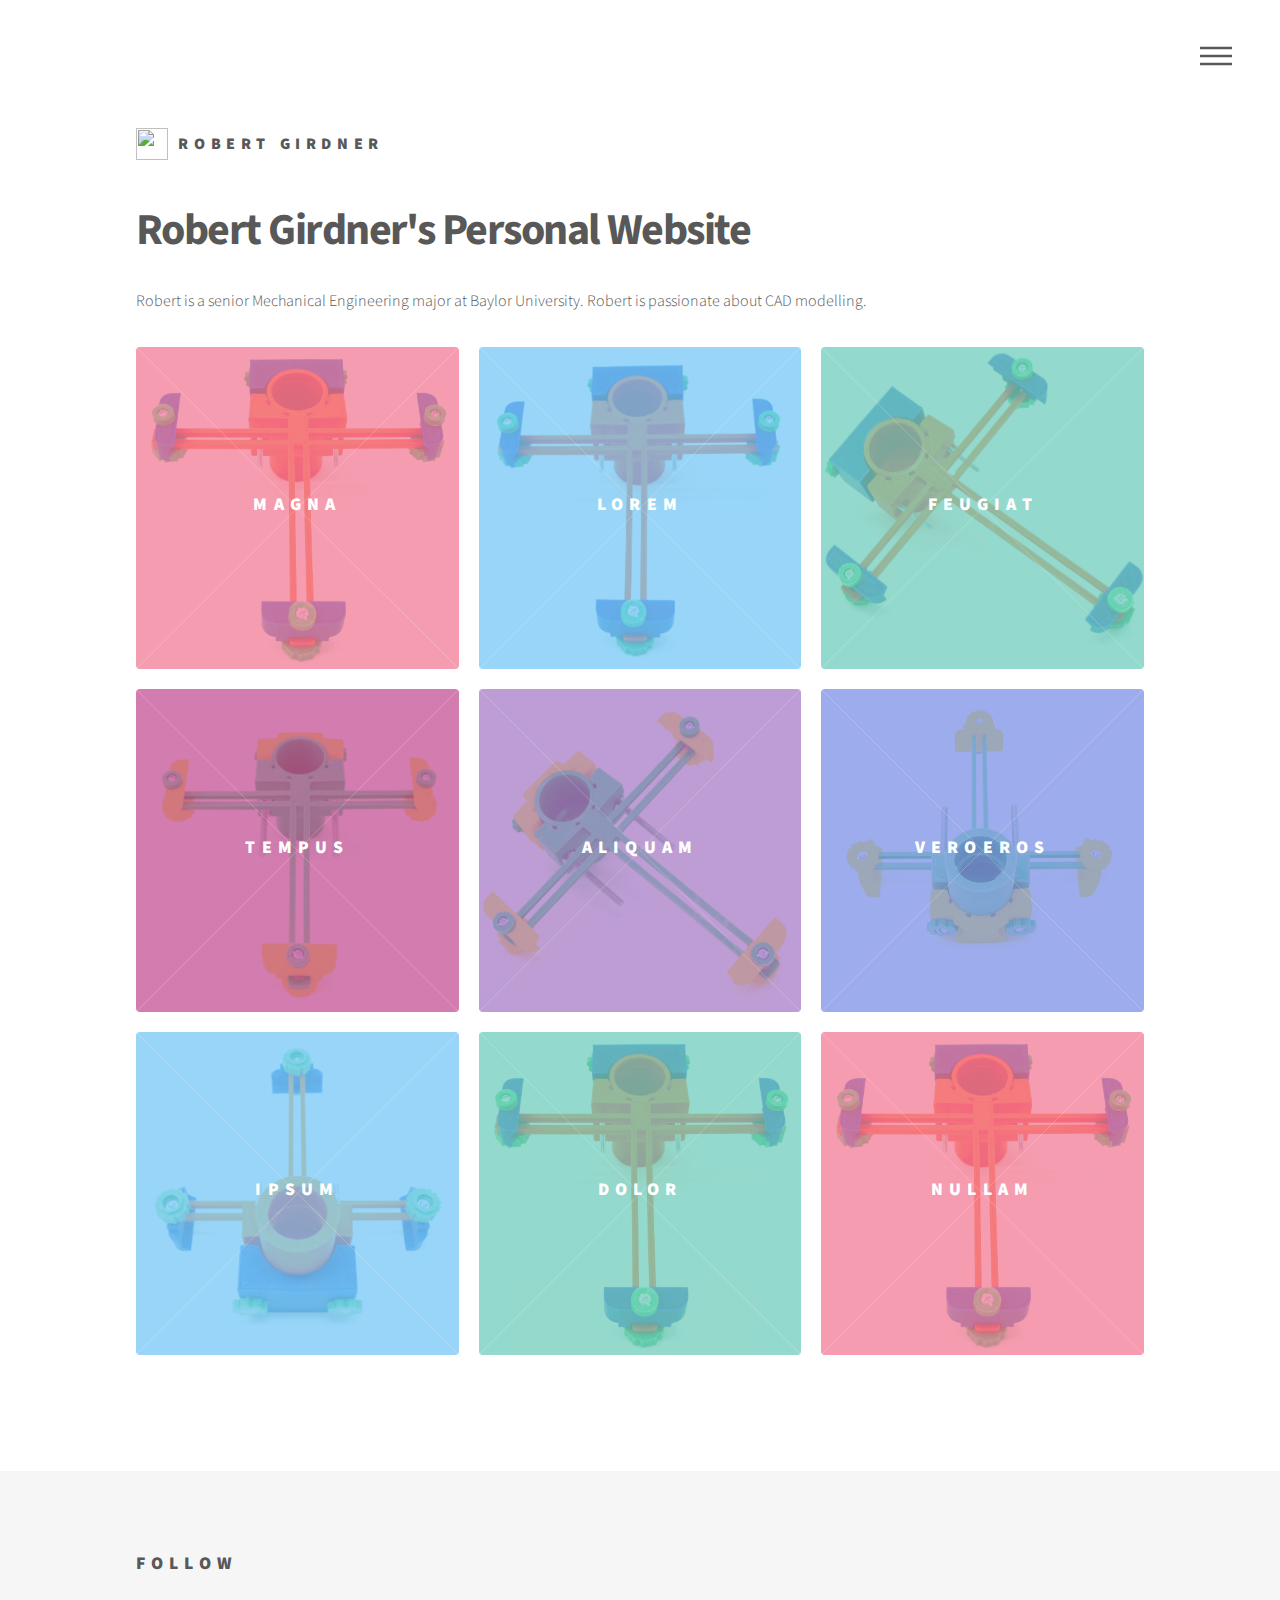
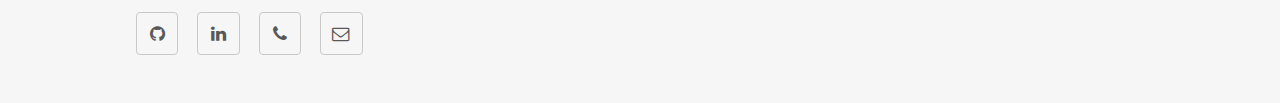
==== commit 9484e722: "Making basic pages" ====
--- a/index.html
+++ b/index.html
@@ -7,8 +7,212 @@
 		<noscript><link rel="stylesheet" href="assets/css/noscript.css" /></noscript>
 </head>
 
+<!--
 <body>
   <h1>My name is Robert Girdner. I am a mechanical engineering student at Baylor University.</h1>
   <h3>A short list of skills and work experience can be found on my Resume</h3>
   <a href="Resume and Cover Letter - Polyglass.docx" target="_blank">Resume</a>
 </body>
+-->
+
+<body class="is-preload">
+  <!-- Wrapper -->
+    <div id="wrapper">
+
+      <!-- Header -->
+        <header id="header">
+          <div class="inner">
+
+            <!-- Logo -->
+              <a href="index.html" class="logo">
+                <span class="symbol"><img src="images/logo.svg" alt="" /></span><span class="title">Robert Girdner</span>
+              </a>
+
+            <!-- Nav -->
+              <nav>
+                <ul>
+                  <li><a href="#menu">Menu</a></li>
+                </ul>
+              </nav>
+
+          </div>
+        </header>
+
+      <!-- Menu -->
+        <nav id="menu">
+          <h2>Menu</h2>
+          <ul>
+            <li><a href="index.html">Home</a></li>
+            <li><a href="3dprinting.html">3-D Printing</a></li>
+          </ul>
+        </nav>
+
+      <!-- Main -->
+        <div id="main">
+          <div class="inner">
+            <header>
+              <h1>Robert Girdner's Personal Website</h1>
+              <p>Robert is a senior Mechanical Engineering major at Baylor University. Robert is passionate about CAD modelling.</p>
+            </header>
+            <section class="tiles">
+              <article class="style1">
+                <span class="image">
+                  <img src="images/pic01.jpg" alt="" />
+                </span>
+                <a href="generic.html">
+                  <h2>Magna</h2>
+                  <div class="content">
+                    <p>Sed nisl arcu euismod sit amet nisi lorem etiam dolor veroeros et feugiat.</p>
+                  </div>
+                </a>
+              </article>
+              <article class="style2">
+                <span class="image">
+                  <img src="images/pic02.jpg" alt="" />
+                </span>
+                <a href="generic.html">
+                  <h2>Lorem</h2>
+                  <div class="content">
+                    <p>Sed nisl arcu euismod sit amet nisi lorem etiam dolor veroeros et feugiat.</p>
+                  </div>
+                </a>
+              </article>
+              <article class="style3">
+                <span class="image">
+                  <img src="images/pic03.jpg" alt="" />
+                </span>
+                <a href="generic.html">
+                  <h2>Feugiat</h2>
+                  <div class="content">
+                    <p>Sed nisl arcu euismod sit amet nisi lorem etiam dolor veroeros et feugiat.</p>
+                  </div>
+                </a>
+              </article>
+              <article class="style4">
+                <span class="image">
+                  <img src="images/pic04.jpg" alt="" />
+                </span>
+                <a href="generic.html">
+                  <h2>Tempus</h2>
+                  <div class="content">
+                    <p>Sed nisl arcu euismod sit amet nisi lorem etiam dolor veroeros et feugiat.</p>
+                  </div>
+                </a>
+              </article>
+              <article class="style5">
+                <span class="image">
+                  <img src="images/pic05.jpg" alt="" />
+                </span>
+                <a href="generic.html">
+                  <h2>Aliquam</h2>
+                  <div class="content">
+                    <p>Sed nisl arcu euismod sit amet nisi lorem etiam dolor veroeros et feugiat.</p>
+                  </div>
+                </a>
+              </article>
+              <article class="style6">
+                <span class="image">
+                  <img src="images/pic06.jpg" alt="" />
+                </span>
+                <a href="generic.html">
+                  <h2>Veroeros</h2>
+                  <div class="content">
+                    <p>Sed nisl arcu euismod sit amet nisi lorem etiam dolor veroeros et feugiat.</p>
+                  </div>
+                </a>
+              </article>
+              <article class="style2">
+                <span class="image">
+                  <img src="images/pic07.jpg" alt="" />
+                </span>
+                <a href="generic.html">
+                  <h2>Ipsum</h2>
+                  <div class="content">
+                    <p>Sed nisl arcu euismod sit amet nisi lorem etiam dolor veroeros et feugiat.</p>
+                  </div>
+                </a>
+              </article>
+              <article class="style3">
+                <span class="image">
+                  <img src="images/pic01.jpg" alt="" />
+                </span>
+                <a href="generic.html">
+                  <h2>Dolor</h2>
+                  <div class="content">
+                    <p>Sed nisl arcu euismod sit amet nisi lorem etiam dolor veroeros et feugiat.</p>
+                  </div>
+                </a>
+              </article>
+              <article class="style1">
+                <span class="image">
+                  <img src="images/pic01.jpg" alt="" />
+                </span>
+                <a href="generic.html">
+                  <h2>Nullam</h2>
+                  <div class="content">
+                    <p>Sed nisl arcu euismod sit amet nisi lorem etiam dolor veroeros et feugiat.</p>
+                  </div>
+                </a>
+              </article>
+              <article class="style5">
+                <span class="image">
+                  <img src="images/pic10.jpg" alt="" />
+                </span>
+                <a href="generic.html">
+                  <h2>Ultricies</h2>
+                  <div class="content">
+                    <p>Sed nisl arcu euismod sit amet nisi lorem etiam dolor veroeros et feugiat.</p>
+                  </div>
+                </a>
+              </article>
+              <article class="style6">
+                <span class="image">
+                  <img src="images/pic11.jpg" alt="" />
+                </span>
+                <a href="generic.html">
+                  <h2>Dictum</h2>
+                  <div class="content">
+                    <p>Sed nisl arcu euismod sit amet nisi lorem etiam dolor veroeros et feugiat.</p>
+                  </div>
+                </a>
+              </article>
+              <article class="style4">
+                <span class="image">
+                  <img src="images/pic12.jpg" alt="" />
+                </span>
+                <a href="generic.html">
+                  <h2>Pretium</h2>
+                  <div class="content">
+                    <p>Sed nisl arcu euismod sit amet nisi lorem etiam dolor veroeros et feugiat.</p>
+                  </div>
+                </a>
+              </article>
+            </section>
+          </div>
+        </div>
+
+      <!-- Footer -->
+      <footer id="footer">
+          <div class="inner">
+            <section>
+              <h2>Follow</h2>
+              <ul class="icons">
+                <li><a href="https://github.com/Acebadger1" class="icon style2 fa-github"><span class="label">GitHub</span></a></li>
+                <li><a href="https://www.linkedin.com/in/robert-girdner-34188b12b/" class="icon style2 fa-linkedin"><span class="label">LinkedIn</span></a></li>
+                <li><a href="#" class="icon style2 fa-phone"><span class="label">Phone</span></a></li>
+                <li><a href="mailto:robert_girdner@baylor.edu" class="icon style2 fa-envelope-o"><span class="label">Email</span></a></li>
+              </ul>
+            </section>
+          </div>
+        </footer>
+
+    </div>
+
+  <!-- Scripts -->
+    <script src="assets/js/jquery.min.js"></script>
+    <script src="assets/js/browser.min.js"></script>
+    <script src="assets/js/breakpoints.min.js"></script>
+    <script src="assets/js/util.js"></script>
+    <script src="assets/js/main.js"></script>
+
+</body>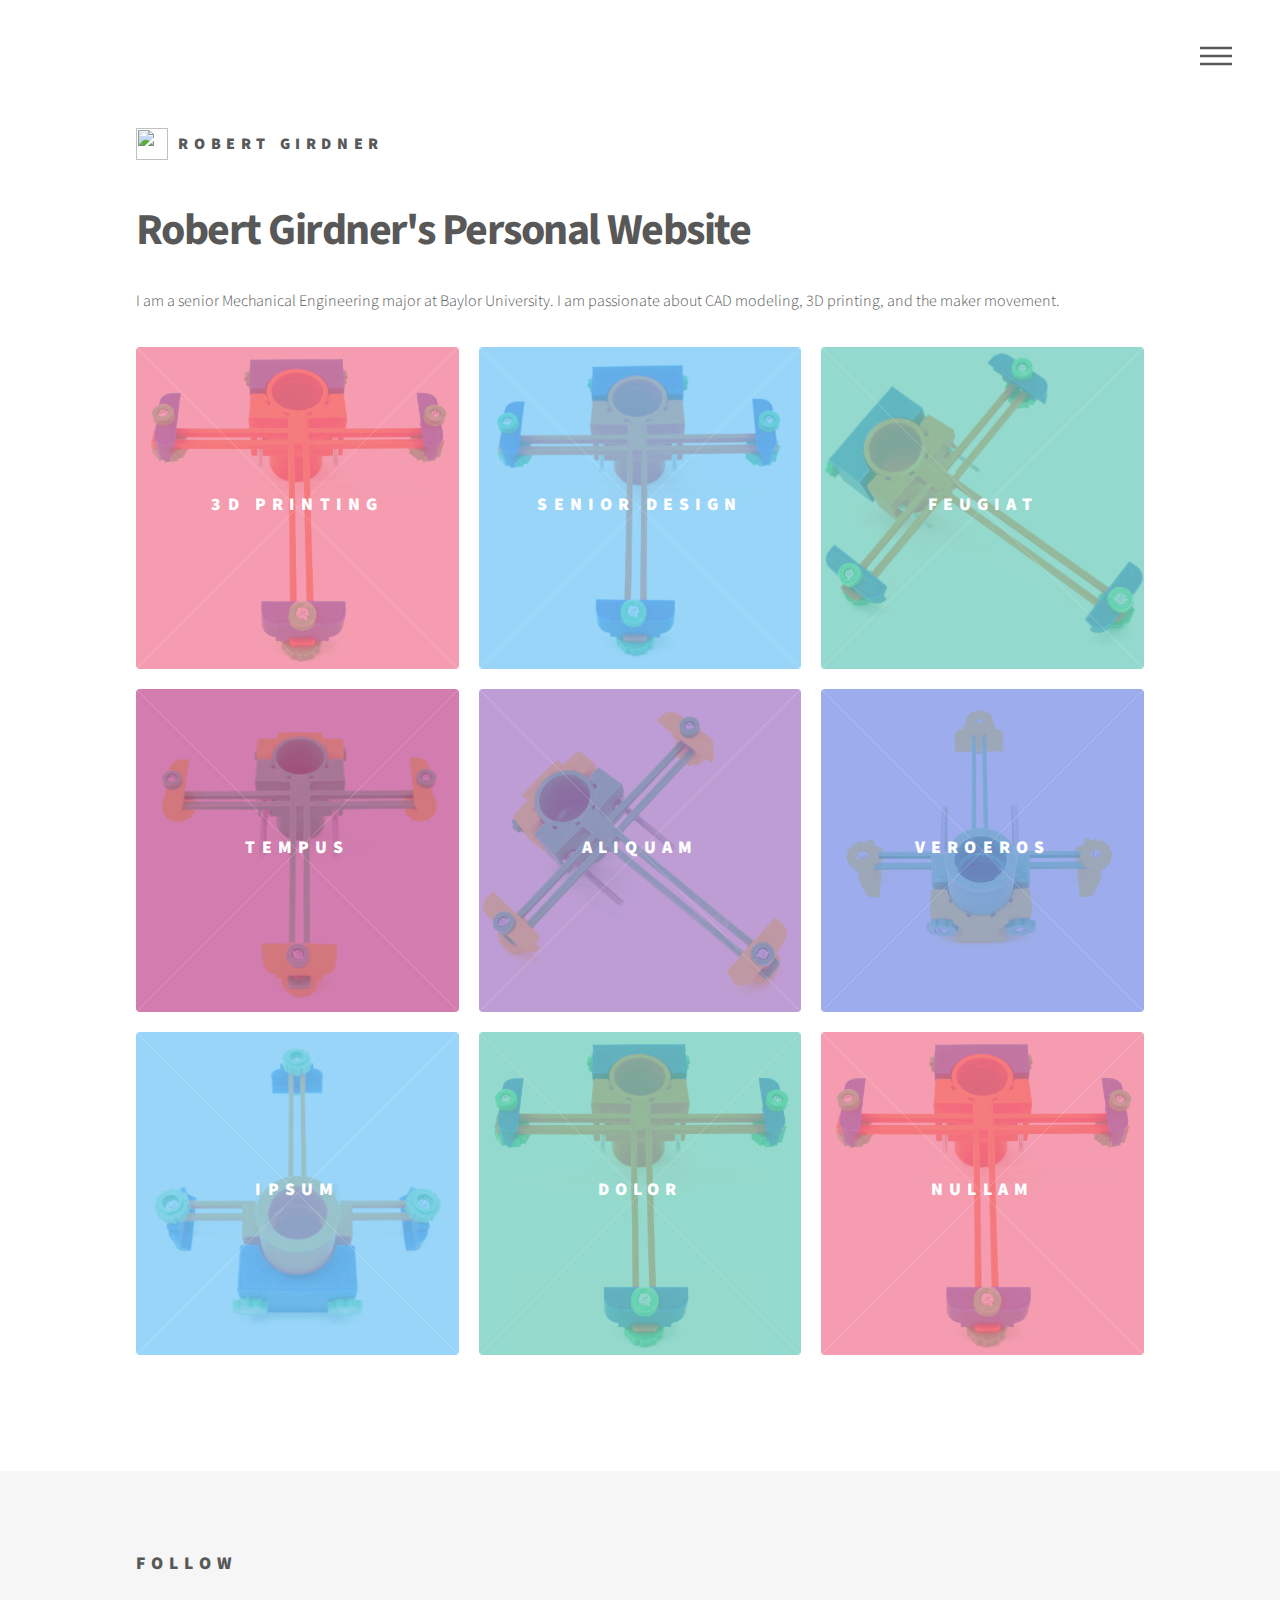
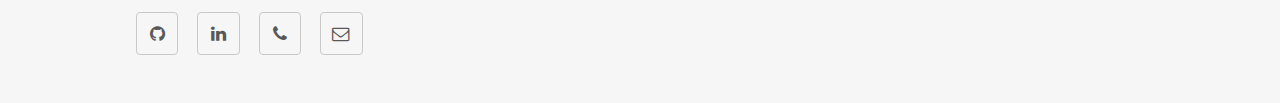
==== commit 0a073779: "Added senior design, fixed links, made phone number work" ====
--- a/index.html
+++ b/index.html
@@ -43,7 +43,8 @@
           <h2>Menu</h2>
           <ul>
             <li><a href="index.html">Home</a></li>
-            <li><a href="3dprinting.html">3-D Printing</a></li>
+            <li><a href="3dprinting.html">3D Printing</a></li>
+            <li><a href="seniordesign.html">Senior Design</a></li>
           </ul>
         </nav>
 
@@ -52,17 +53,17 @@
           <div class="inner">
             <header>
               <h1>Robert Girdner's Personal Website</h1>
-              <p>Robert is a senior Mechanical Engineering major at Baylor University. Robert is passionate about CAD modelling.</p>
+              <p>I am a senior Mechanical Engineering major at Baylor University. I am passionate about CAD modeling, 3D printing, and the maker movement.</p>
             </header>
             <section class="tiles">
               <article class="style1">
                 <span class="image">
                   <img src="images/pic01.jpg" alt="" />
                 </span>
-                <a href="generic.html">
-                  <h2>Magna</h2>
-                  <div class="content">
-                    <p>Sed nisl arcu euismod sit amet nisi lorem etiam dolor veroeros et feugiat.</p>
+                <a href="3dprinting.html">
+                  <h2>3D Printing</h2>
+                  <div class="content">
+                    <p>Various 3D Printing based projects</p>
                   </div>
                 </a>
               </article>
@@ -70,10 +71,10 @@
                 <span class="image">
                   <img src="images/pic02.jpg" alt="" />
                 </span>
-                <a href="generic.html">
-                  <h2>Lorem</h2>
-                  <div class="content">
-                    <p>Sed nisl arcu euismod sit amet nisi lorem etiam dolor veroeros et feugiat.</p>
+                <a href="seniordesign.html">
+                  <h2>Senior Design</h2>
+                  <div class="content">
+                    <p>Details about my senior design project</p>
                   </div>
                 </a>
               </article>
@@ -199,7 +200,7 @@
               <ul class="icons">
                 <li><a href="https://github.com/Acebadger1" class="icon style2 fa-github"><span class="label">GitHub</span></a></li>
                 <li><a href="https://www.linkedin.com/in/robert-girdner-34188b12b/" class="icon style2 fa-linkedin"><span class="label">LinkedIn</span></a></li>
-                <li><a href="#" class="icon style2 fa-phone"><span class="label">Phone</span></a></li>
+                <li><a href="tel:1-325-267-4574" class="icon style2 fa-phone"><span class="label">Phone</span></a></li>
                 <li><a href="mailto:robert_girdner@baylor.edu" class="icon style2 fa-envelope-o"><span class="label">Email</span></a></li>
               </ul>
             </section>
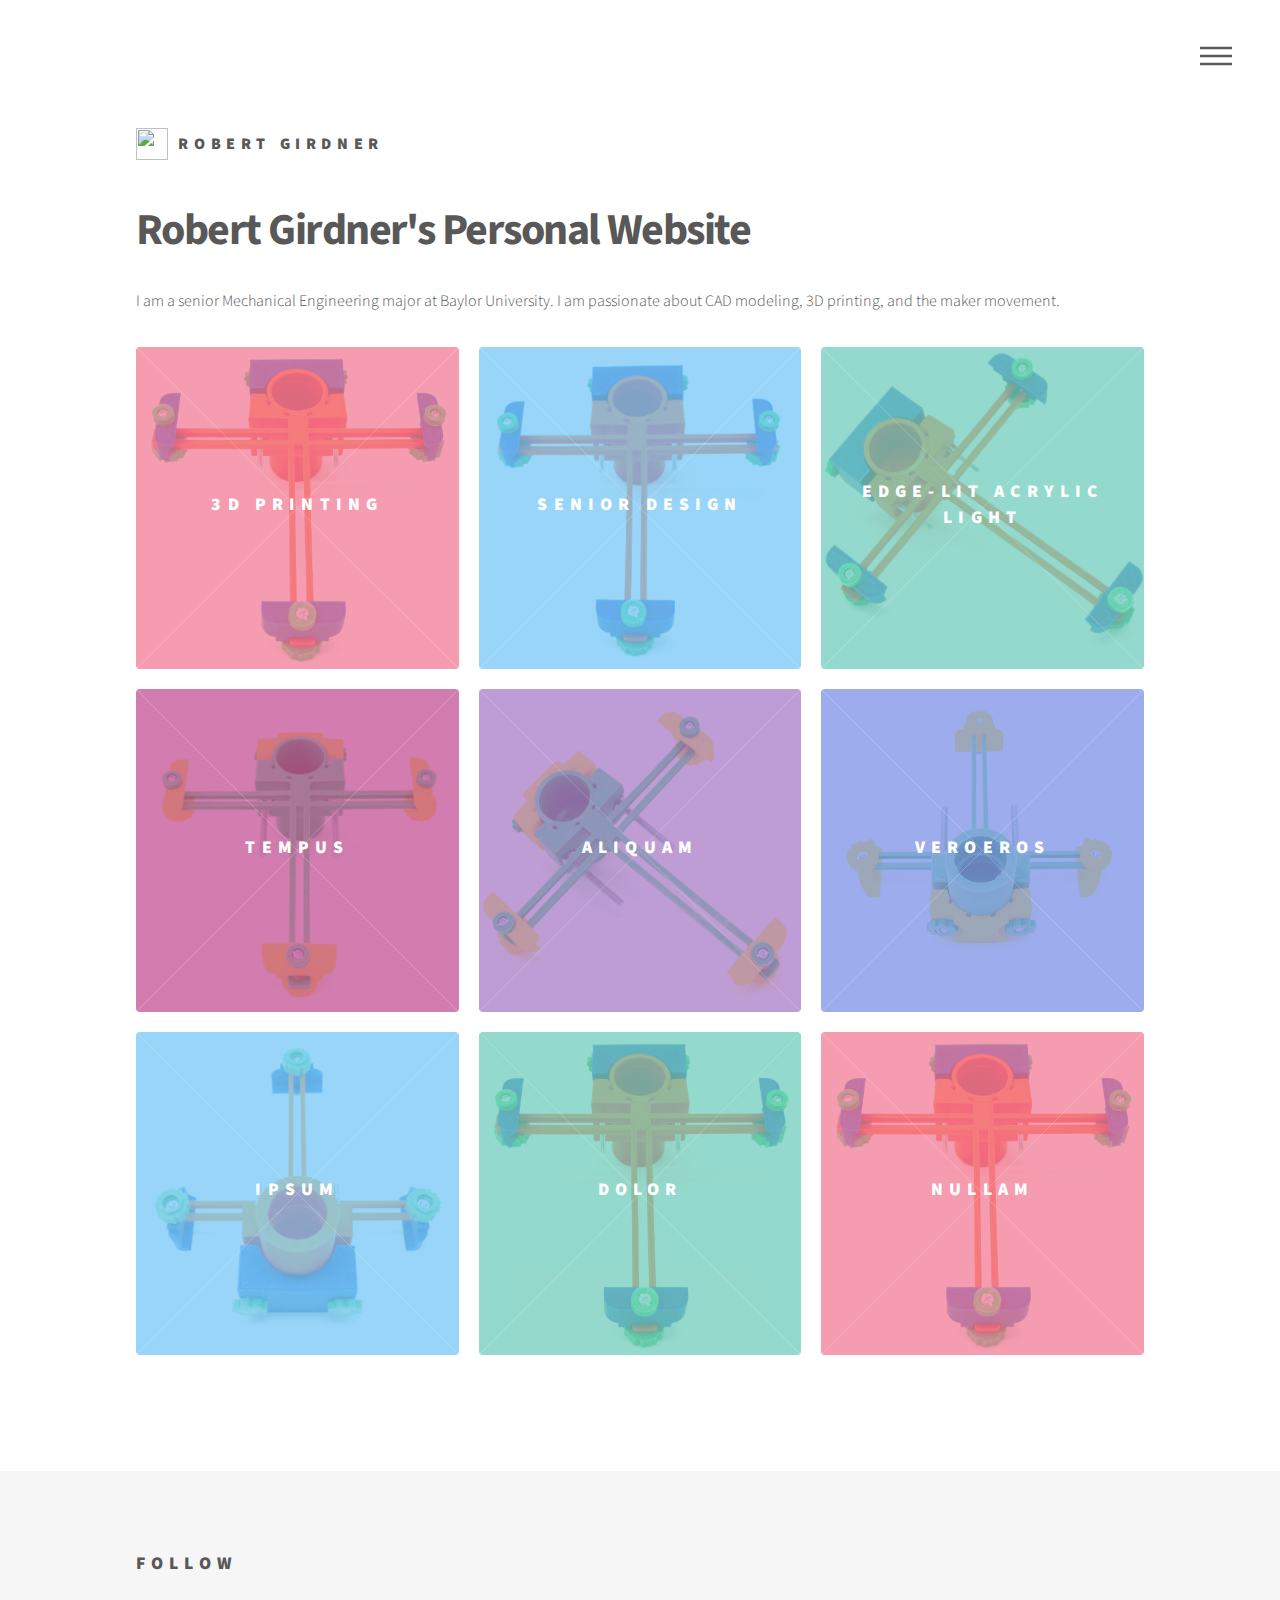
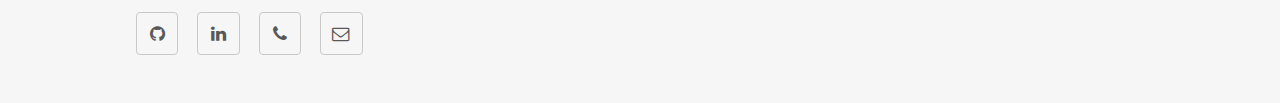
==== commit a9aa2e2b: "Added Acrylic Light" ====
--- a/index.html
+++ b/index.html
@@ -45,6 +45,7 @@
             <li><a href="index.html">Home</a></li>
             <li><a href="3dprinting.html">3D Printing</a></li>
             <li><a href="seniordesign.html">Senior Design</a></li>
+            <li><a href="acryliclight.html">Edge-Lit Acrylic Light</a></li>
           </ul>
         </nav>
 
@@ -82,10 +83,10 @@
                 <span class="image">
                   <img src="images/pic03.jpg" alt="" />
                 </span>
-                <a href="generic.html">
-                  <h2>Feugiat</h2>
-                  <div class="content">
-                    <p>Sed nisl arcu euismod sit amet nisi lorem etiam dolor veroeros et feugiat.</p>
+                <a href="acryliclight.html">
+                  <h2>Edge-Lit Acrylic Light</h2>
+                  <div class="content">
+                    <p>I made edge-lit acrylic lights for Christmas presents in 2018</p>
                   </div>
                 </a>
               </article>
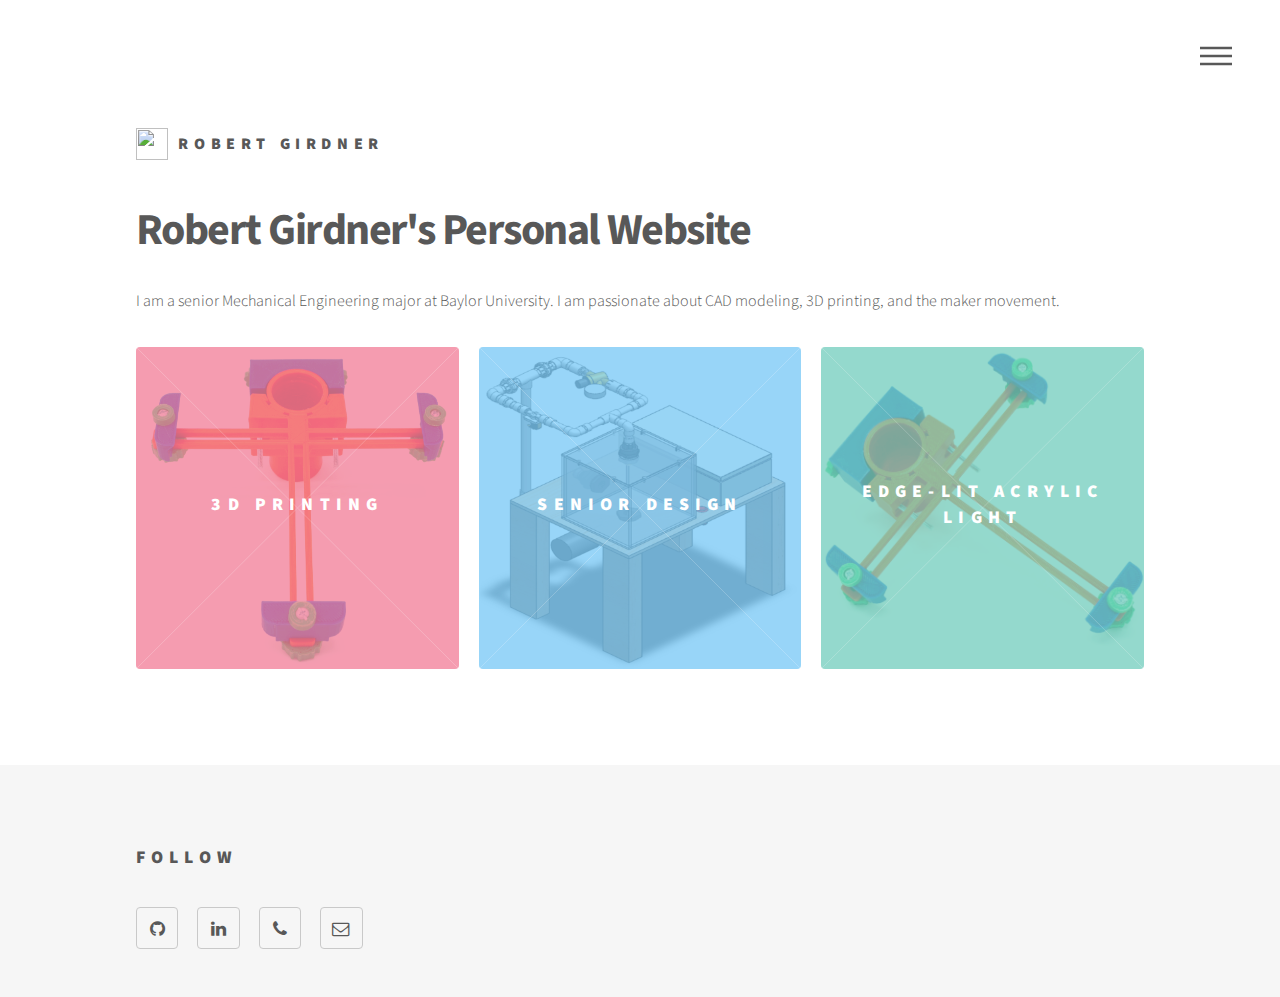
==== commit 2389696d: "Editing main page and deleting the html5up phantom files to save space." ====
--- a/index.html
+++ b/index.html
@@ -3,22 +3,13 @@
     <title>Robert Girdner</title>
 		<meta charset="utf-8" />
 		<meta name="viewport" content="width=device-width, initial-scale=1, user-scalable=no" />
-		<link rel="stylesheet" href="assets/css/main.css" />
-		<noscript><link rel="stylesheet" href="assets/css/noscript.css" /></noscript>
+    <link rel="stylesheet" href="assets/css/main.css" />
+    <noscript><link rel="stylesheet" href="assets/css/noscript.css"/></noscript>
 </head>
-
-<!--
-<body>
-  <h1>My name is Robert Girdner. I am a mechanical engineering student at Baylor University.</h1>
-  <h3>A short list of skills and work experience can be found on my Resume</h3>
-  <a href="Resume and Cover Letter - Polyglass.docx" target="_blank">Resume</a>
-</body>
--->
 
 <body class="is-preload">
   <!-- Wrapper -->
     <div id="wrapper">
-
       <!-- Header -->
         <header id="header">
           <div class="inner">
@@ -39,15 +30,15 @@
         </header>
 
       <!-- Menu -->
-        <nav id="menu">
-          <h2>Menu</h2>
-          <ul>
-            <li><a href="index.html">Home</a></li>
-            <li><a href="3dprinting.html">3D Printing</a></li>
-            <li><a href="seniordesign.html">Senior Design</a></li>
-            <li><a href="acryliclight.html">Edge-Lit Acrylic Light</a></li>
-          </ul>
-        </nav>
+      <nav id="menu">
+        <h2>Menu</h2>
+        <ul>
+          <li><a href="index.html">Home</a></li>
+          <li><a href="3dprinting.html">3D Printing</a></li>
+          <li><a href="seniordesign.html">Senior Design</a></li>
+          <li><a href="acryliclight.html">Edge-Lit Acrylic Light</a></li>
+        </ul>
+      </nav>
 
       <!-- Main -->
         <div id="main">
@@ -57,6 +48,7 @@
               <p>I am a senior Mechanical Engineering major at Baylor University. I am passionate about CAD modeling, 3D printing, and the maker movement.</p>
             </header>
             <section class="tiles">
+
               <article class="style1">
                 <span class="image">
                   <img src="images/pic01.jpg" alt="" />
@@ -68,9 +60,10 @@
                   </div>
                 </a>
               </article>
+
               <article class="style2">
                 <span class="image">
-                  <img src="images/pic02.jpg" alt="" />
+                  <img src="images/srdescad.png" alt=""/>
                 </span>
                 <a href="seniordesign.html">
                   <h2>Senior Design</h2>
@@ -79,6 +72,7 @@
                   </div>
                 </a>
               </article>
+              
               <article class="style3">
                 <span class="image">
                   <img src="images/pic03.jpg" alt="" />
@@ -90,6 +84,8 @@
                   </div>
                 </a>
               </article>
+
+              <!-- Example of another article item
               <article class="style4">
                 <span class="image">
                   <img src="images/pic04.jpg" alt="" />
@@ -101,94 +97,8 @@
                   </div>
                 </a>
               </article>
-              <article class="style5">
-                <span class="image">
-                  <img src="images/pic05.jpg" alt="" />
-                </span>
-                <a href="generic.html">
-                  <h2>Aliquam</h2>
-                  <div class="content">
-                    <p>Sed nisl arcu euismod sit amet nisi lorem etiam dolor veroeros et feugiat.</p>
-                  </div>
-                </a>
-              </article>
-              <article class="style6">
-                <span class="image">
-                  <img src="images/pic06.jpg" alt="" />
-                </span>
-                <a href="generic.html">
-                  <h2>Veroeros</h2>
-                  <div class="content">
-                    <p>Sed nisl arcu euismod sit amet nisi lorem etiam dolor veroeros et feugiat.</p>
-                  </div>
-                </a>
-              </article>
-              <article class="style2">
-                <span class="image">
-                  <img src="images/pic07.jpg" alt="" />
-                </span>
-                <a href="generic.html">
-                  <h2>Ipsum</h2>
-                  <div class="content">
-                    <p>Sed nisl arcu euismod sit amet nisi lorem etiam dolor veroeros et feugiat.</p>
-                  </div>
-                </a>
-              </article>
-              <article class="style3">
-                <span class="image">
-                  <img src="images/pic01.jpg" alt="" />
-                </span>
-                <a href="generic.html">
-                  <h2>Dolor</h2>
-                  <div class="content">
-                    <p>Sed nisl arcu euismod sit amet nisi lorem etiam dolor veroeros et feugiat.</p>
-                  </div>
-                </a>
-              </article>
-              <article class="style1">
-                <span class="image">
-                  <img src="images/pic01.jpg" alt="" />
-                </span>
-                <a href="generic.html">
-                  <h2>Nullam</h2>
-                  <div class="content">
-                    <p>Sed nisl arcu euismod sit amet nisi lorem etiam dolor veroeros et feugiat.</p>
-                  </div>
-                </a>
-              </article>
-              <article class="style5">
-                <span class="image">
-                  <img src="images/pic10.jpg" alt="" />
-                </span>
-                <a href="generic.html">
-                  <h2>Ultricies</h2>
-                  <div class="content">
-                    <p>Sed nisl arcu euismod sit amet nisi lorem etiam dolor veroeros et feugiat.</p>
-                  </div>
-                </a>
-              </article>
-              <article class="style6">
-                <span class="image">
-                  <img src="images/pic11.jpg" alt="" />
-                </span>
-                <a href="generic.html">
-                  <h2>Dictum</h2>
-                  <div class="content">
-                    <p>Sed nisl arcu euismod sit amet nisi lorem etiam dolor veroeros et feugiat.</p>
-                  </div>
-                </a>
-              </article>
-              <article class="style4">
-                <span class="image">
-                  <img src="images/pic12.jpg" alt="" />
-                </span>
-                <a href="generic.html">
-                  <h2>Pretium</h2>
-                  <div class="content">
-                    <p>Sed nisl arcu euismod sit amet nisi lorem etiam dolor veroeros et feugiat.</p>
-                  </div>
-                </a>
-              </article>
+            -->
+              
             </section>
           </div>
         </div>
@@ -216,5 +126,4 @@
     <script src="assets/js/breakpoints.min.js"></script>
     <script src="assets/js/util.js"></script>
     <script src="assets/js/main.js"></script>
-
 </body>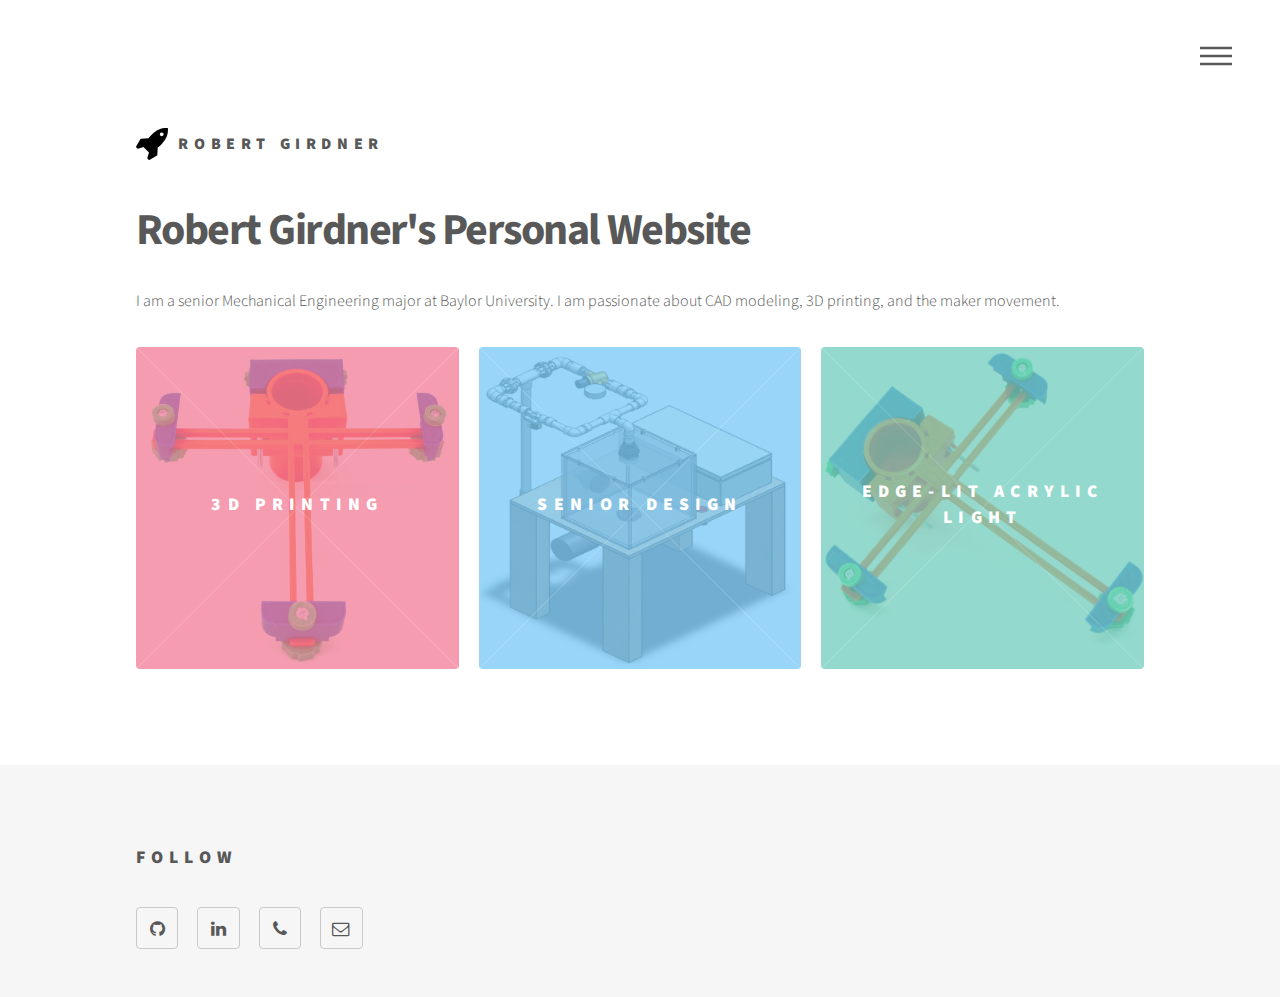
==== commit 7bcbaca6: "Wrote javascript that fills in the menu and footer on each page. Just write an empty tag and let the" ====
--- a/index.html
+++ b/index.html
@@ -29,16 +29,7 @@
           </div>
         </header>
 
-      <!-- Menu -->
-      <nav id="menu">
-        <h2>Menu</h2>
-        <ul>
-          <li><a href="index.html">Home</a></li>
-          <li><a href="3dprinting.html">3D Printing</a></li>
-          <li><a href="seniordesign.html">Senior Design</a></li>
-          <li><a href="acryliclight.html">Edge-Lit Acrylic Light</a></li>
-        </ul>
-      </nav>
+      <nav id="menu"></nav> <!-- includeMenu.js below fills this in -->
 
       <!-- Main -->
         <div id="main">
@@ -121,9 +112,11 @@
     </div>
 
   <!-- Scripts -->
+    <script src="assets/js/fetchMenu.js"></script>
     <script src="assets/js/jquery.min.js"></script>
     <script src="assets/js/browser.min.js"></script>
     <script src="assets/js/breakpoints.min.js"></script>
     <script src="assets/js/util.js"></script>
     <script src="assets/js/main.js"></script>
+    
 </body>--- a/assets/css/main.css
+++ b/assets/css/main.css
@@ -2336,9 +2336,13 @@
 			margin: 0 0 3em 0;
 			width: 100%;
 		}
-
+			
+			/* I added the first 3 lines within the .image.main img to center these elements - Heath */
 			.image.main img {
-				width: 100%;
+				display: block;
+  				margin-left: auto;
+  				margin-right: auto;
+				width: 80%;
 			}
 
 			@media screen and (max-width: 736px) {
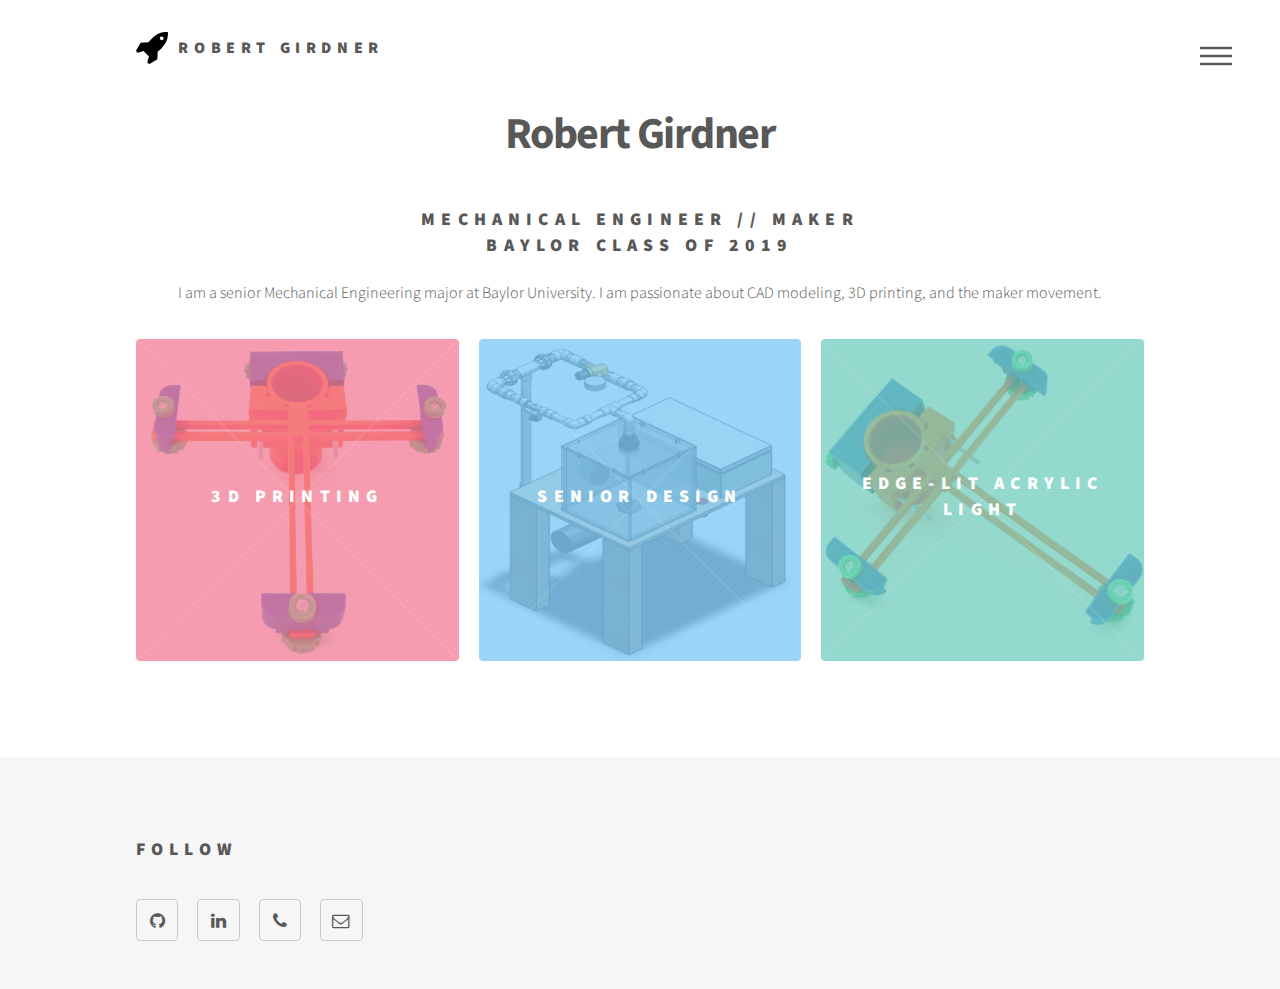
==== commit ae3545d6: "Centering the headers in CSS, search Heath. Adding some text to the Sr Des page. Adding subheaders t" ====
--- a/index.html
+++ b/index.html
@@ -29,13 +29,19 @@
           </div>
         </header>
 
-      <nav id="menu"></nav> <!-- includeMenu.js below fills this in -->
+      <nav id="menu"> </nav> <!-- includeMenu.js below fills this in -->
 
       <!-- Main -->
         <div id="main">
           <div class="inner">
             <header>
-              <h1>Robert Girdner's Personal Website</h1>
+              <h1 class="centered">Robert Girdner</h1>
+
+              <h2>
+                  Mechanical Engineer  //  Maker<br>
+                  Baylor Class of 2019
+              </h2>
+                  
               <p>I am a senior Mechanical Engineering major at Baylor University. I am passionate about CAD modeling, 3D printing, and the maker movement.</p>
             </header>
             <section class="tiles">
@@ -95,19 +101,8 @@
         </div>
 
       <!-- Footer -->
-      <footer id="footer">
-          <div class="inner">
-            <section>
-              <h2>Follow</h2>
-              <ul class="icons">
-                <li><a href="https://github.com/Acebadger1" class="icon style2 fa-github"><span class="label">GitHub</span></a></li>
-                <li><a href="https://www.linkedin.com/in/robert-girdner-34188b12b/" class="icon style2 fa-linkedin"><span class="label">LinkedIn</span></a></li>
-                <li><a href="tel:1-325-267-4574" class="icon style2 fa-phone"><span class="label">Phone</span></a></li>
-                <li><a href="mailto:robert_girdner@baylor.edu" class="icon style2 fa-envelope-o"><span class="label">Email</span></a></li>
-              </ul>
-            </section>
-          </div>
-        </footer>
+      <footer id="footer"> </footer>
+
 
     </div>
 
--- a/assets/css/main.css
+++ b/assets/css/main.css
@@ -2335,14 +2335,15 @@
 			display: block;
 			margin: 0 0 3em 0;
 			width: 100%;
+			text-align: center;
 		}
 			
 			/* I added the first 3 lines within the .image.main img to center these elements - Heath */
 			.image.main img {
-				display: block;
+				display: inline-block;
   				margin-left: auto;
   				margin-right: auto;
-				width: 80%;
+				width: 40%;
 			}
 
 			@media screen and (max-width: 736px) {
@@ -2812,7 +2813,7 @@
 /* Header */
 
 	#header {
-		padding: 8em 0 0.1em 0 ;
+		padding: 2em 0 0.1em 0 ; /*Heath - first val was 8em*/
 	}
 
 		#header .logo {
@@ -3303,6 +3304,20 @@
 		padding: 0 2.5em;
 	}
 
+
+	/* Trying to center the head tagline - Heath */
+	#wrapper > * > .inner > header {
+		text-align: center;
+	}
+
+	#wrapper > * > .inner > header > h1 > .centered {
+		padding-bottom: -2em;
+		display: inline-block;
+		margin-left: auto;
+		margin-right: auto;
+		width: 20%;
+	}
+
 		@media screen and (max-width: 736px) {
 
 			#wrapper > * > .inner {
